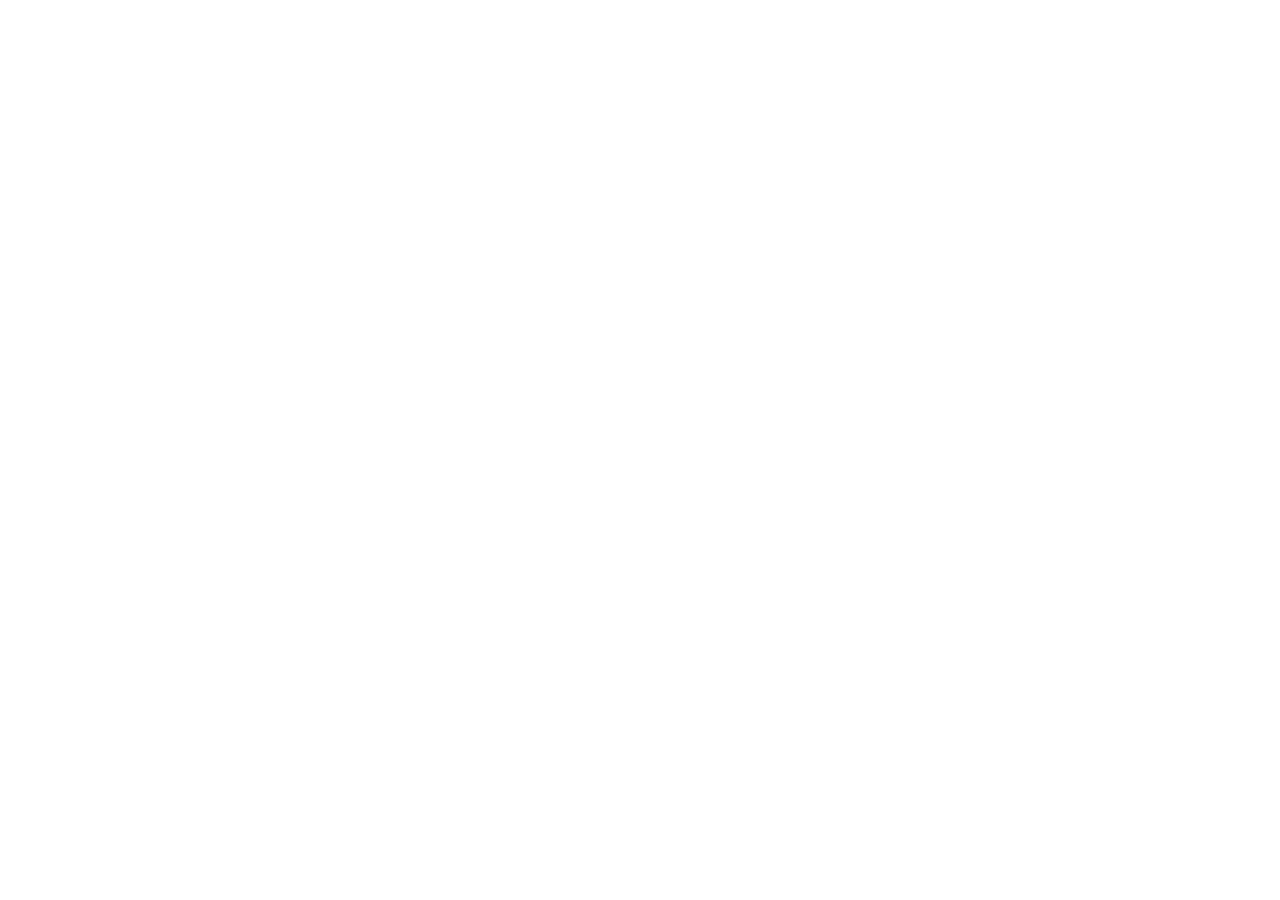
==== SotoBanjar-UTS-Kelompok5/admin/index.html @ fa36577e "membuat folder customer dan admin" ====
<!DOCTYPE html>
<html lang="en">
<head>
    <meta charset="UTF-8">
    <meta name="viewport" content="width=device-width, initial-scale=1.0">
    <title>Document</title>
    <link rel="stylesheet" href="style.css">
</head>
<body>
    
    <script src="script.js"></script>
</body>
</html>
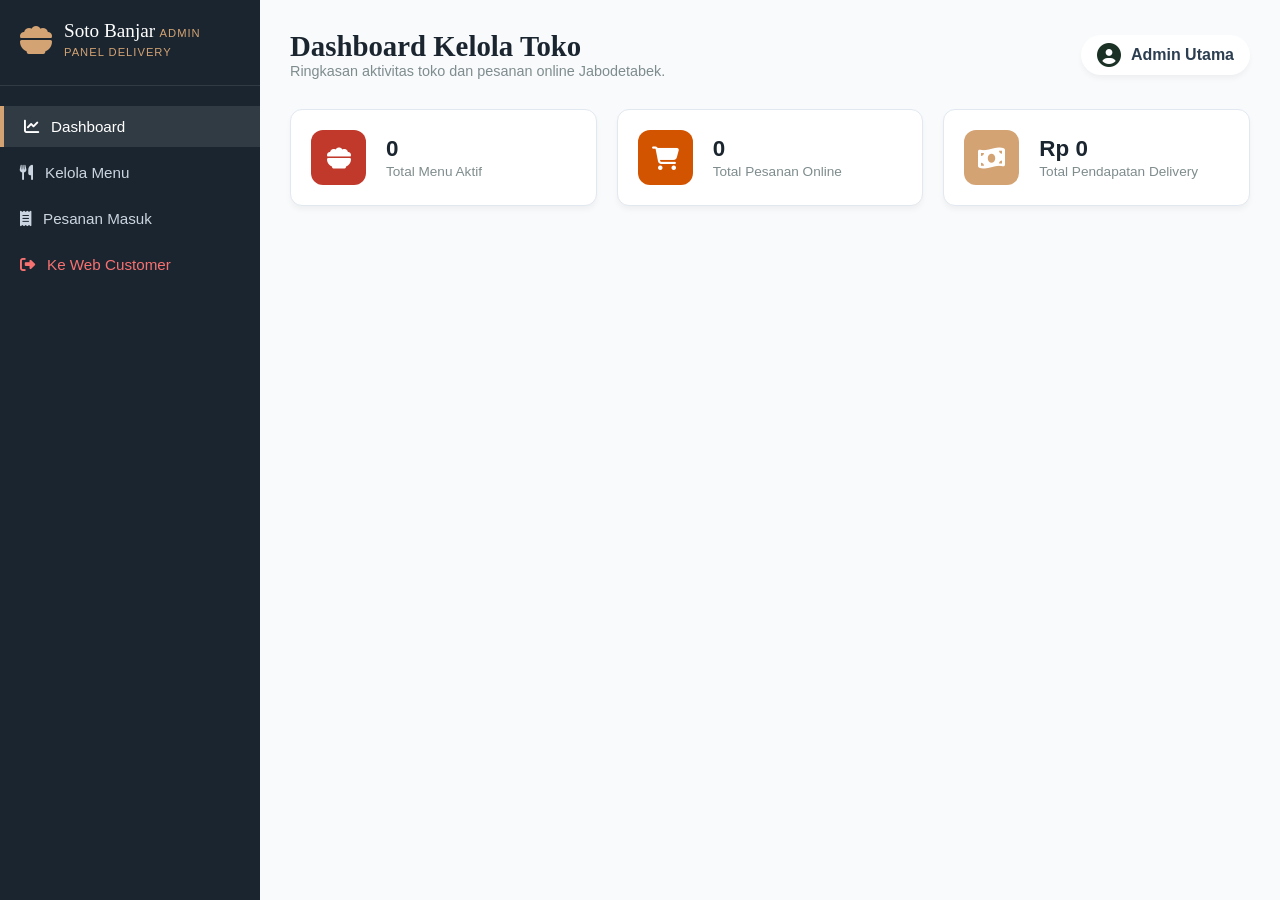
==== commit 61960b08: "feat: membuat tampilan dashboard admin, menu sidebar, dan tabel pesanan" ====
--- a/SotoBanjar-UTS-Kelompok5/admin/index.html
+++ b/SotoBanjar-UTS-Kelompok5/admin/index.html
@@ -1,13 +1,220 @@
 <!DOCTYPE html>
-<html lang="en">
+<html lang="id">
 <head>
     <meta charset="UTF-8">
     <meta name="viewport" content="width=device-width, initial-scale=1.0">
-    <title>Document</title>
+    <title>Admin Dashboard - Soto Banjar Selera Nusantara</title>
+    <link rel="preconnect" href="https://fonts.googleapis.com">
+    <link rel="preconnect" href="https://fonts.gstatic.com" crossorigin>
+    <link href="https://fonts.googleapis.com/css2?family=Plus+Jakarta+Sans:wght@400;500;600;700;800&family=Playfair+Display:ital,wght@0,600;0,800;1,600&display=swap" rel="stylesheet">
+    <link rel="stylesheet" href="https://cdnjs.cloudflare.com/ajax/libs/font-awesome/6.4.0/css/all.min.css">
     <link rel="stylesheet" href="style.css">
 </head>
 <body>
-    
+
+    <div class="admin-wrapper">
+        <!-- Sidebar Navigation -->
+        <aside class="sidebar">
+            <div class="brand-logo">
+                <i class="fa-solid fa-bowl-food logo-icon"></i>
+                <div class="brand-text">
+                    <span class="brand-name">Soto Banjar</span>
+                    <span class="brand-sub">Admin Panel Delivery</span>
+                </div>
+            </div>
+
+            <nav class="sidebar-menu">
+                <a href="javascript:void(0)" class="nav-item active" onclick="switchTab('dashboard', this)"><i class="fa-solid fa-chart-line"></i> Dashboard</a>
+                <a href="javascript:void(0)" class="nav-item" onclick="switchTab('kelola-menu', this)"><i class="fa-solid fa-utensils"></i> Kelola Menu</a>
+                <a href="javascript:void(0)" class="nav-item" onclick="switchTab('kelola-pesanan', this)"><i class="fa-solid fa-receipt"></i> Pesanan Masuk</a>
+                <a href="../customer/index.html" class="nav-item logout"><i class="fa-solid fa-right-from-bracket"></i> Ke Web Customer</a>
+            </nav>
+        </aside>
+
+        <!-- Main Area -->
+        <main class="main-content">
+            <!-- Header -->
+            <header class="admin-header">
+                <div class="header-title">
+                    <h2 id="page-title">Dashboard Kelola Toko</h2>
+                    <p id="page-sub">Ringkasan aktivitas toko dan pesanan online Jabodetabek.</p>
+                </div>
+                <div class="admin-profile">
+                    <i class="fa-solid fa-circle-user avatar"></i>
+                    <span>Admin Utama</span>
+                </div>
+            </header>
+
+            <!-- Dashboard -->
+            <section id="dashboard" class="tab-content active-tab">
+                <div class="stats-grid">
+                    <div class="stat-card">
+                        <div class="stat-icon bg-red"><i class="fa-solid fa-bowl-food"></i></div>
+                        <div class="stat-info">
+                            <span class="stat-value" id="total-menu-count">0</span>
+                            <span class="stat-label">Total Menu Aktif</span>
+                        </div>
+                    </div>
+
+                    <div class="stat-card">
+                        <div class="stat-icon bg-orange"><i class="fa-solid fa-cart-shopping"></i></div>
+                        <div class="stat-info">
+                            <span class="stat-value" id="total-orders-count">0</span>
+                            <span class="stat-label">Total Pesanan Online</span>
+                        </div>
+                    </div>
+
+                    <div class="stat-card">
+                        <div class="stat-icon bg-gold"><i class="fa-solid fa-money-bill-wave"></i></div>
+                        <div class="stat-info">
+                            <span class="stat-value" id="total-income-count">Rp 0</span>
+                            <span class="stat-label">Total Pendapatan Delivery</span>
+                        </div>
+                    </div>
+                </div>
+            </section>
+
+            <!-- Kelola Menu -->
+            <section id="kelola-menu" class="tab-content">
+                <div class="content-section">
+                    <div class="section-header">
+                        <h3><i class="fa-solid fa-list-check"></i> Kelola Daftar Menu</h3>
+                        <button class="btn btn-primary" onclick="toggleModal('add-menu-modal')">
+                            <i class="fa-solid fa-plus"></i> Tambah Menu Baru
+                        </button>
+                    </div>
+
+                    <div class="table-container">
+                        <table class="data-table">
+                            <thead>
+                                <tr>
+                                    <th>No</th>
+                                    <th>Foto</th>
+                                    <th>Nama Menu</th>
+                                    <th>Kategori</th>
+                                    <th>Harga (Rp)</th>
+                                    <th>Badge</th>
+                                    <th>Aksi</th>
+                                </tr>
+                            </thead>
+                            <tbody id="menu-table-body">
+                                <!-- Data menu dalam script.js -->
+                            </tbody>
+                        </table>
+                    </div>
+                </div>
+            </section>
+
+            <!-- Kelola Pesanan -->
+            <section id="kelola-pesanan" class="tab-content">
+                <div class="content-section">
+                    <div class="section-header">
+                        <h3><i class="fa-solid fa-motorcycle text-primary"></i> Pesanan Online Delivery (Jabodetabek)</h3>
+                        
+                        <!-- Filter Status Pesanan -->
+                        <div class="filter-group">
+                            <label for="order-filter"><i class="fa-solid fa-filter"></i> Filter Status:</label>
+                            <select id="order-filter" onchange="filterOrders()">
+                                <option value="Semua">Semua Status</option>
+                                <option value="Diproses">Diproses</option>
+                                <option value="Selesai">Selesai</option>
+                            </select>
+                        </div>
+                    </div>
+
+                    <div class="table-container">
+                        <table class="data-table">
+                            <thead>
+                                <tr>
+                                    <th>Waktu Masuk</th>
+                                    <th>ID Order</th>
+                                    <th>Penerima & Kontak</th>
+                                    <th>Alamat Pengiriman (Jabodetabek)</th>
+                                    <th>Rincian Menu (Qty)</th>
+                                    <th>Total Bayar</th>
+                                    <th>Pembayaran</th>
+                                    <th>Status</th>
+                                    <th>Aksi</th>
+                                </tr>
+                            </thead>
+                            <tbody id="order-table-body">
+                                <!-- Data pesanan dalam script.js dari localStorage -->
+                            </tbody>
+                        </table>
+                    </div>
+                </div>
+            </section>
+        </main>
+    </div>
+
+    <!-- Form Tambah / Edit Menu -->
+    <div class="modal-overlay" id="add-menu-modal">
+        <div class="modal-box">
+            <div class="modal-header">
+                <h3 id="modal-title">Tambah Menu Baru</h3>
+                <button class="close-btn" onclick="toggleModal('add-menu-modal')">&times;</button>
+            </div>
+            <form id="menu-form">
+                <input type="hidden" id="menu-id">
+                
+                <div class="form-group">
+                    <label for="menu-name">Nama Menu *</label>
+                    <input type="text" id="menu-name" placeholder="Contoh: Soto Banjar Spesial" required>
+                </div>
+
+                <div class="form-group">
+                    <label for="menu-image">URL Gambar Menu *</label>
+                    <input type="url" id="menu-image" placeholder="https://images.unsplash.com/..." required>
+                </div>
+
+                <div class="form-group">
+                    <label for="menu-category">Kategori Menu *</label>
+                    <select id="menu-category" required>
+                        <option value="soto">Soto & Sup</option>
+                        <option value="sampingan">Sate & Sampingan</option>
+                        <option value="minuman">Minuman Segar</option>
+                    </select>
+                </div>
+
+                <div class="form-group">
+                    <label for="menu-price">Harga (Rp) *</label>
+                    <input type="number" id="menu-price" placeholder="35000" min="0" required>
+                </div>
+
+                <div class="form-group">
+                    <label for="menu-badge">Badge Label (Opsional)</label>
+                    <input type="text" id="menu-badge" placeholder="Contoh: Terlaris / Populer">
+                </div>
+
+                <div class="form-group">
+                    <label for="menu-desc">Deskripsi Singkat</label>
+                    <input type="text" id="menu-desc" placeholder="Contoh: Disajikan lengkap dengan ketupat dan perkedel">
+                </div>
+
+                <div class="modal-actions">
+                    <button type="button" class="btn btn-outline" onclick="toggleModal('add-menu-modal')">Batal</button>
+                    <button type="submit" class="btn btn-primary">Simpan Menu</button>
+                </div>
+            </form>
+        </div>
+    </div>
+
+    <!-- Konfirmasi Selesai Pesanan -->
+    <div class="modal-overlay" id="confirm-order-modal">
+        <div class="modal-box text-center">
+            <div class="confirm-icon">
+                <i class="fa-solid fa-circle-question"></i>
+            </div>
+            <h3>Konfirmasi Pengantaran</h3>
+            <p>Tandai pesanan <strong id="confirm-order-id">ORD-000</strong> sebagai sudah selesai diantar?</p>
+            
+            <div class="modal-actions-center">
+                <button type="button" class="btn btn-outline" onclick="closeConfirmModal()">Batal</button>
+                <button type="button" class="btn btn-primary" id="btn-confirm-submit">Ya, Selesaikan</button>
+            </div>
+        </div>
+    </div>
+
     <script src="script.js"></script>
 </body>
 </html>
--- a/SotoBanjar-UTS-Kelompok5/admin/style.css
+++ b/SotoBanjar-UTS-Kelompok5/admin/style.css
@@ -0,0 +1,449 @@
+:root {
+    --primary-color: #1B3125;
+    --primary-hover: #2A4736;
+    --secondary-color: #d35400;
+    --gold-color: #D4A373;
+    --dark-color: #1a252f;
+    --light-bg: #f8fafc;
+    --card-bg: #ffffff;
+    --text-main: #2c3e50;
+    --text-muted: #7f8c8d;
+    --border-color: #e2e8f0;
+    --shadow-sm: 0 4px 6px -1px rgba(0, 0, 0, 0.05);
+    --font-heading: 'Playfair Display', serif;
+    --font-body: 'Plus Jakarta Sans', sans-serif;
+}
+
+* {
+    margin: 0;
+    padding: 0;
+    box-sizing: border-box;
+}
+
+body {
+    font-family: var(--font-body);
+    background-color: var(--light-bg);
+    color: var(--text-main);
+}
+
+.admin-wrapper {
+    display: flex;
+    min-height: 100vh;
+}
+
+/* Sidebar Navigation */
+.sidebar {
+    width: 260px;
+    background-color: var(--dark-color);
+    color: #ffffff;
+    padding: 20px 0;
+    display: flex;
+    flex-direction: column;
+}
+
+.sidebar .brand-logo {
+    display: flex;
+    align-items: center;
+    gap: 12px;
+    padding: 0 20px 25px 20px;
+    border-bottom: 1px solid rgba(255, 255, 255, 0.1);
+}
+
+.sidebar .logo-icon {
+    font-size: 2rem;
+    color: var(--gold-color);
+}
+
+.sidebar .brand-name {
+    font-family: var(--font-heading);
+    font-size: 1.2rem;
+    color: #ffffff;
+}
+
+.sidebar .brand-sub {
+    font-size: 0.7rem;
+    color: var(--gold-color);
+    letter-spacing: 1px;
+    text-transform: uppercase;
+}
+
+.sidebar-menu {
+    margin-top: 20px;
+    display: flex;
+    flex-direction: column;
+    gap: 5px;
+}
+
+.nav-item {
+    padding: 12px 20px;
+    color: #cbd5e1;
+    text-decoration: none;
+    font-size: 0.95rem;
+    font-weight: 500;
+    display: flex;
+    align-items: center;
+    gap: 12px;
+    transition: all 0.3s ease;
+}
+
+.nav-item:hover, .nav-item.active {
+    background-color: rgba(255, 255, 255, 0.1);
+    color: #ffffff;
+    border-left: 4px solid var(--gold-color);
+}
+
+.nav-item.logout {
+    margin-top: auto;
+    color: #f87171;
+}
+
+.nav-item.logout:hover {
+    background-color: rgba(239, 68, 68, 0.1);
+}
+
+/* Main Area */
+.main-content {
+    flex: 1;
+    padding: 30px;
+    overflow-y: auto;
+}
+
+.admin-header {
+    display: flex;
+    justify-content: space-between;
+    align-items: center;
+    margin-bottom: 30px;
+}
+
+.header-title h2 {
+    font-family: var(--font-heading);
+    font-size: 1.8rem;
+    color: var(--dark-color);
+}
+
+.header-title p {
+    color: var(--text-muted);
+    font-size: 0.9rem;
+}
+
+.admin-profile {
+    display: flex;
+    align-items: center;
+    gap: 10px;
+    font-weight: 600;
+    background: #ffffff;
+    padding: 8px 16px;
+    border-radius: 20px;
+    box-shadow: var(--shadow-sm);
+}
+
+.admin-profile .avatar {
+    font-size: 1.5rem;
+    color: var(--primary-color);
+}
+
+/* Stats Metric */
+.stats-grid {
+    display: grid;
+    grid-template-columns: repeat(auto-fit, minmax(220px, 1fr));
+    gap: 20px;
+    margin-bottom: 35px;
+}
+
+.stat-card {
+    background: var(--card-bg);
+    padding: 20px;
+    border-radius: 12px;
+    display: flex;
+    align-items: center;
+    gap: 20px;
+    box-shadow: var(--shadow-sm);
+    border: 1px solid var(--border-color);
+}
+
+.stat-icon {
+    width: 55px;
+    height: 55px;
+    border-radius: 12px;
+    display: flex;
+    align-items: center;
+    justify-content: center;
+    font-size: 1.5rem;
+    color: #ffffff;
+}
+
+.bg-red { background-color: #c0392b; }
+.bg-orange { background-color: var(--secondary-color); }
+.bg-gold { background-color: var(--gold-color); }
+
+.stat-value {
+    display: block;
+    font-size: 1.4rem;
+    font-weight: 800;
+    color: var(--dark-color);
+}
+
+.stat-label {
+    font-size: 0.85rem;
+    color: var(--text-muted);
+}
+
+/* Table */
+.content-section {
+    background: var(--card-bg);
+    border-radius: 12px;
+    padding: 25px;
+    box-shadow: var(--shadow-sm);
+    border: 1px solid var(--border-color);
+    margin-bottom: 30px;
+}
+
+.section-header {
+    display: flex;
+    justify-content: space-between;
+    align-items: center;
+    margin-bottom: 20px;
+}
+
+.section-header h3 {
+    font-size: 1.2rem;
+    color: var(--dark-color);
+    display: flex;
+    align-items: center;
+    gap: 8px;
+}
+
+.table-container {
+    overflow-x: auto;
+}
+
+.data-table {
+    width: 100%;
+    border-collapse: collapse;
+    text-align: left;
+}
+
+.data-table th, .data-table td {
+    padding: 12px 14px;
+    border-bottom: 1px solid var(--border-color);
+    font-size: 0.88rem;
+    vertical-align: top;
+}
+
+.data-table th {
+    background-color: var(--light-bg);
+    color: var(--text-muted);
+    font-weight: 600;
+}
+
+/* Status Badges */
+.badge {
+    padding: 4px 10px;
+    border-radius: 20px;
+    font-size: 0.78rem;
+    font-weight: 600;
+    display: inline-block;
+}
+
+.badge-success { background: #dcfce7; color: #166534; }
+.badge-danger { background: #fee2e2; color: #991b1b; }
+.badge-warning { background: #fef3c7; color: #92400e; }
+.badge-info { background: #e0f2fe; color: #0369a1; }
+.badge-payment { background: #f1f5f9; color: #334155; border: 1px solid #cbd5e1; }
+
+/* Buttons */
+.btn {
+    padding: 8px 16px;
+    border-radius: 6px;
+    font-weight: 600;
+    border: none;
+    cursor: pointer;
+    font-size: 0.85rem;
+    display: inline-flex;
+    align-items: center;
+    gap: 6px;
+    transition: background 0.3s ease;
+}
+
+.btn-primary { background-color: var(--primary-color); color: #ffffff; }
+.btn-primary:hover { background-color: var(--primary-hover); }
+
+.btn-outline { background: transparent; border: 1px solid var(--border-color); color: var(--text-main); }
+.btn-outline:hover { background: var(--light-bg); }
+
+.btn-sm { padding: 5px 10px; font-size: 0.78rem; }
+.btn-edit { background: #e0f2fe; color: #0369a1; }
+.btn-delete { background: #fee2e2; color: #991b1b; }
+
+/* Pop-up */
+.modal-overlay {
+    position: fixed;
+    top: 0; left: 0; width: 100%; height: 100%;
+    background: rgba(0, 0, 0, 0.5);
+    display: none;
+    align-items: center;
+    justify-content: center;
+    z-index: 2000;
+}
+
+.modal-overlay.active { display: flex; }
+
+.modal-box {
+    background: #ffffff;
+    width: 100%;
+    max-width: 480px;
+    border-radius: 12px;
+    padding: 25px;
+}
+
+.modal-header {
+    display: flex;
+    justify-content: space-between;
+    align-items: center;
+    margin-bottom: 20px;
+}
+
+.close-btn {
+    background: none;
+    border: none;
+    font-size: 1.5rem;
+    cursor: pointer;
+    color: var(--text-muted);
+}
+
+.form-group {
+    margin-bottom: 15px;
+}
+
+.form-group label {
+    display: block;
+    font-size: 0.85rem;
+    font-weight: 600;
+    margin-bottom: 5px;
+}
+
+.form-group input, .form-group select {
+    width: 100%;
+    padding: 9px 12px;
+    border: 1px solid var(--border-color);
+    border-radius: 6px;
+    font-size: 0.9rem;
+    outline: none;
+}
+
+.modal-actions {
+    display: flex;
+    justify-content: flex-end;
+    gap: 10px;
+    margin-top: 20px;
+}
+
+/* Toggle */
+.tab-content { display: none; }
+.tab-content.active-tab { display: block; }
+
+.menu-thumb {
+    width: 45px;
+    height: 45px;
+    object-fit: cover;
+    border-radius: 8px;
+    box-shadow: 0 2px 4px rgba(0,0,0,0.1);
+}
+
+.timestamp-badge {
+    font-size: 0.82rem;
+    color: var(--text-muted);
+    font-weight: 600;
+    display: inline-flex;
+    align-items: center;
+    gap: 4px;
+}
+
+.filter-group {
+    display: flex;
+    align-items: center;
+    gap: 8px;
+    font-size: 0.88rem;
+    font-weight: 600;
+    color: var(--text-main);
+}
+
+.filter-group select {
+    padding: 6px 12px;
+    border: 1px solid var(--border-color);
+    border-radius: 6px;
+    font-family: var(--font-body);
+    font-size: 0.85rem;
+    outline: none;
+    cursor: pointer;
+}
+
+/* Detail Alamat Penerima */
+.order-items-list {
+    list-style: none;
+    padding: 0;
+    margin: 0;
+}
+
+.order-items-list li {
+    font-size: 0.85rem;
+    margin-bottom: 4px;
+    display: flex;
+    align-items: center;
+    gap: 6px;
+}
+
+.qty-badge {
+    background: #e2e8f0;
+    color: var(--dark-color);
+    font-size: 0.72rem;
+    font-weight: 700;
+    padding: 2px 6px;
+    border-radius: 4px;
+}
+
+.cust-address-box {
+    max-width: 250px;
+}
+
+.badge-city {
+    display: inline-block;
+    background-color: rgba(212, 163, 115, 0.25);
+    color: #8c5d28;
+    font-size: 0.75rem;
+    font-weight: 700;
+    padding: 2px 6px;
+    border-radius: 4px;
+    margin-bottom: 4px;
+}
+
+.full-addr {
+    font-size: 0.82rem;
+    line-height: 1.3;
+}
+
+.note-driver {
+    font-size: 0.75rem;
+    color: #e67e22;
+    margin-top: 3px;
+}
+
+.text-center { text-align: center; }
+
+.confirm-icon {
+    font-size: 3.5rem;
+    color: var(--gold-color);
+    margin-bottom: 15px;
+}
+
+.modal-actions-center {
+    display: flex;
+    justify-content: center;
+    gap: 12px;
+}
+
+@media (max-width: 768px) {
+    .admin-wrapper { flex-direction: column; }
+    .sidebar { width: 100%; }
+    .main-content { padding: 15px; }
+}
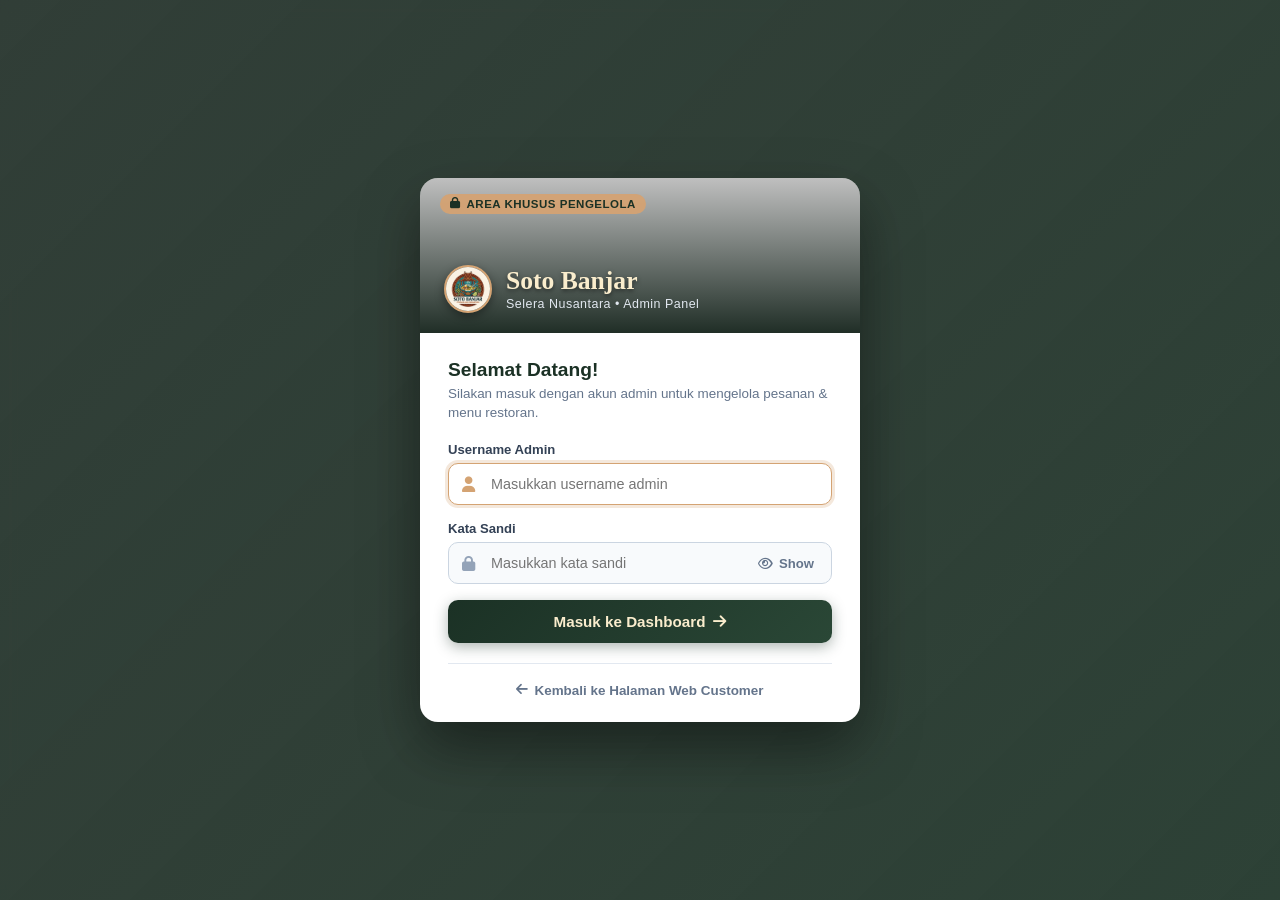
==== commit ba0ab6b9: "feat(admin): initialisasi dashboard, show/hide toggle, dan login history" ====
--- a/SotoBanjar-UTS-Kelompok5/admin/index.html
+++ b/SotoBanjar-UTS-Kelompok5/admin/index.html
@@ -4,6 +4,7 @@
     <meta charset="UTF-8">
     <meta name="viewport" content="width=device-width, initial-scale=1.0">
     <title>Admin Dashboard - Soto Banjar Selera Nusantara</title>
+    <link rel="icon" type="image/jpeg" href="../assets/logo.jpeg">
     <link rel="preconnect" href="https://fonts.googleapis.com">
     <link rel="preconnect" href="https://fonts.gstatic.com" crossorigin>
     <link href="https://fonts.googleapis.com/css2?family=Plus+Jakarta+Sans:wght@400;500;600;700;800&family=Playfair+Display:ital,wght@0,600;0,800;1,600&display=swap" rel="stylesheet">
@@ -12,11 +13,73 @@
 </head>
 <body>
 
-    <div class="admin-wrapper">
-        <!-- Sidebar Navigation -->
+    <!-- Login Khusus Admin -->
+    <div id="admin-login-lock" class="admin-login-overlay">
+        <div class="admin-login-card">
+            <div class="login-header-banner">
+                <span class="banner-badge">
+                    <i class="fa-solid fa-lock"></i> Area Khusus Pengelola
+                </span>
+                <div class="login-brand-wrapper">
+                    <img src="../assets/logo.jpeg" alt="Logo Soto Banjar" class="admin-login-logo">
+                    <div class="login-brand-text">
+                        <h3 class="banner-title">Soto Banjar</h3>
+                        <p class="banner-subtitle">Selera Nusantara • Admin Panel</p>
+                    </div>
+                </div>
+            </div>
+
+            <div class="login-card-body">
+                <div class="login-greeting">
+                    <h4>Selamat Datang!</h4>
+                    <p>Silakan masuk dengan akun admin untuk mengelola pesanan & menu restoran.</p>
+                </div>
+                
+                <form id="admin-login-form">
+                    <div class="login-form-group">
+                        <label for="admin-user">Username Admin</label>
+                        <div class="input-wrapper">
+                            <i class="fa-solid fa-user input-icon-left"></i>
+                            <input type="text" id="admin-user" class="login-input" placeholder="Masukkan username admin" required autofocus>
+                        </div>
+                    </div>
+
+                    <div class="login-form-group">
+                        <label for="admin-pass">Kata Sandi</label>
+                        <div class="input-wrapper">
+                            <i class="fa-solid fa-lock input-icon-left"></i>
+                            <input type="password" id="admin-pass" class="login-input" placeholder="Masukkan kata sandi" required>
+                            <button type="button" class="btn-toggle-pw-admin" onclick="toggleAdminPasswordVisibility()" title="Show / Hide Password">
+                                <i class="fa-regular fa-eye" id="eye-icon-admin"></i>
+                                <span id="eye-text-admin">Show</span>
+                            </button>
+                        </div>
+                    </div>
+
+                    <div id="admin-login-error" class="login-error-alert d-none">
+                        <i class="fa-solid fa-circle-exclamation"></i> Username atau kata sandi admin salah!
+                    </div>
+
+                    <button type="submit" class="btn-login-submit">
+                        <span>Masuk ke Dashboard</span>
+                        <i class="fa-solid fa-arrow-right"></i>
+                    </button>
+                </form>
+
+                <div class="login-footer">
+                    <a href="../customer/index.html" class="link-back-customer">
+                        <i class="fa-solid fa-arrow-left"></i> Kembali ke Halaman Web Customer
+                    </a>
+                </div>
+            </div>
+        </div>
+    </div>
+
+    <!-- Main Admin -->
+    <div class="admin-wrapper d-none" id="admin-main-wrapper">
         <aside class="sidebar">
             <div class="brand-logo">
-                <i class="fa-solid fa-bowl-food logo-icon"></i>
+                <img src="../assets/logo.jpeg" alt="Logo Soto Banjar" class="sidebar-logo-img">
                 <div class="brand-text">
                     <span class="brand-name">Soto Banjar</span>
                     <span class="brand-sub">Admin Panel Delivery</span>
@@ -25,15 +88,12 @@
 
             <nav class="sidebar-menu">
                 <a href="javascript:void(0)" class="nav-item active" onclick="switchTab('dashboard', this)"><i class="fa-solid fa-chart-line"></i> Dashboard</a>
-                <a href="javascript:void(0)" class="nav-item" onclick="switchTab('kelola-menu', this)"><i class="fa-solid fa-utensils"></i> Kelola Menu</a>
-                <a href="javascript:void(0)" class="nav-item" onclick="switchTab('kelola-pesanan', this)"><i class="fa-solid fa-receipt"></i> Pesanan Masuk</a>
-                <a href="../customer/index.html" class="nav-item logout"><i class="fa-solid fa-right-from-bracket"></i> Ke Web Customer</a>
+                <a href="javascript:void(0)" class="nav-item" onclick="switchTab('riwayat-login', this)"><i class="fa-solid fa-clock-rotate-left"></i> Riwayat Login</a>
+                <a href="javascript:void(0)" class="nav-item logout" onclick="logoutAdmin()"><i class="fa-solid fa-right-from-bracket"></i> Keluar Admin</a>
             </nav>
         </aside>
 
-        <!-- Main Area -->
         <main class="main-content">
-            <!-- Header -->
             <header class="admin-header">
                 <div class="header-title">
                     <h2 id="page-title">Dashboard Kelola Toko</h2>
@@ -41,13 +101,24 @@
                 </div>
                 <div class="admin-profile">
                     <i class="fa-solid fa-circle-user avatar"></i>
-                    <span>Admin Utama</span>
+                    <span id="admin-name-display">Admin Utama</span>
                 </div>
             </header>
 
             <!-- Dashboard -->
             <section id="dashboard" class="tab-content active-tab">
-                <div class="stats-grid">
+                <div class="kotak-atas mb-4">
+                    <div class="teks-atas">
+                        <h3>Selamat Datang, Admin Dapur!</h3>
+                        <p>Dapur Soto Banjar Selera Nusantara siap melayani pesanan delivery online wilayah Jabodetabek.</p>
+                        <div class="d-flex align-items-center gap-3 mt-2 flex-wrap">
+                            <span class="label-buka"><i class="fa-solid fa-circle text-success"></i> Dapur Delivery Buka</span>
+                            <span class="jam-toko"><i class="fa-regular fa-clock me-1"></i> Jam Layanan: 08.00 - 21.00 WIB</span>
+                        </div>
+                    </div>
+                </div>
+
+                <div class="stats-grid mb-4">
                     <div class="stat-card">
                         <div class="stat-icon bg-red"><i class="fa-solid fa-bowl-food"></i></div>
                         <div class="stat-info">
@@ -68,78 +139,32 @@
                         <div class="stat-icon bg-gold"><i class="fa-solid fa-money-bill-wave"></i></div>
                         <div class="stat-info">
                             <span class="stat-value" id="total-income-count">Rp 0</span>
-                            <span class="stat-label">Total Pendapatan Delivery</span>
+                            <span class="stat-label">Total Omset Delivery</span>
                         </div>
                     </div>
                 </div>
             </section>
 
-            <!-- Kelola Menu -->
-            <section id="kelola-menu" class="tab-content">
-                <div class="content-section">
+            <!-- Riwayat Login -->
+            <section id="riwayat-login" class="tab-content">
+                <div class="content-section p-4">
                     <div class="section-header">
-                        <h3><i class="fa-solid fa-list-check"></i> Kelola Daftar Menu</h3>
-                        <button class="btn btn-primary" onclick="toggleModal('add-menu-modal')">
-                            <i class="fa-solid fa-plus"></i> Tambah Menu Baru
-                        </button>
+                        <h3><i class="fa-solid fa-clock-rotate-left text-primary"></i> Riwayat Login Pengguna & Admin</h3>
+                        <button class="btn btn-sm btn-delete" onclick="clearLoginHistory()"><i class="fa-solid fa-trash"></i> Bersihkan Log</button>
                     </div>
-
                     <div class="table-container">
                         <table class="data-table">
                             <thead>
                                 <tr>
-                                    <th>No</th>
-                                    <th>Foto</th>
-                                    <th>Nama Menu</th>
-                                    <th>Kategori</th>
-                                    <th>Harga (Rp)</th>
-                                    <th>Badge</th>
-                                    <th>Aksi</th>
+                                    <th>ID Log</th>
+                                    <th>Waktu Masuk</th>
+                                    <th>Nama / Akun</th>
+                                    <th>Peran (Role)</th>
+                                    <th>Status Login</th>
+                                    <th>Perangkat / IP</th>
                                 </tr>
                             </thead>
-                            <tbody id="menu-table-body">
-                                <!-- Data menu dalam script.js -->
-                            </tbody>
-                        </table>
-                    </div>
-                </div>
-            </section>
-
-            <!-- Kelola Pesanan -->
-            <section id="kelola-pesanan" class="tab-content">
-                <div class="content-section">
-                    <div class="section-header">
-                        <h3><i class="fa-solid fa-motorcycle text-primary"></i> Pesanan Online Delivery (Jabodetabek)</h3>
-                        
-                        <!-- Filter Status Pesanan -->
-                        <div class="filter-group">
-                            <label for="order-filter"><i class="fa-solid fa-filter"></i> Filter Status:</label>
-                            <select id="order-filter" onchange="filterOrders()">
-                                <option value="Semua">Semua Status</option>
-                                <option value="Diproses">Diproses</option>
-                                <option value="Selesai">Selesai</option>
-                            </select>
-                        </div>
-                    </div>
-
-                    <div class="table-container">
-                        <table class="data-table">
-                            <thead>
-                                <tr>
-                                    <th>Waktu Masuk</th>
-                                    <th>ID Order</th>
-                                    <th>Penerima & Kontak</th>
-                                    <th>Alamat Pengiriman (Jabodetabek)</th>
-                                    <th>Rincian Menu (Qty)</th>
-                                    <th>Total Bayar</th>
-                                    <th>Pembayaran</th>
-                                    <th>Status</th>
-                                    <th>Aksi</th>
-                                </tr>
-                            </thead>
-                            <tbody id="order-table-body">
-                                <!-- Data pesanan dalam script.js dari localStorage -->
-                            </tbody>
+                            <tbody id="login-history-table-body"></tbody>
                         </table>
                     </div>
                 </div>
@@ -147,74 +172,6 @@
         </main>
     </div>
 
-    <!-- Form Tambah / Edit Menu -->
-    <div class="modal-overlay" id="add-menu-modal">
-        <div class="modal-box">
-            <div class="modal-header">
-                <h3 id="modal-title">Tambah Menu Baru</h3>
-                <button class="close-btn" onclick="toggleModal('add-menu-modal')">&times;</button>
-            </div>
-            <form id="menu-form">
-                <input type="hidden" id="menu-id">
-                
-                <div class="form-group">
-                    <label for="menu-name">Nama Menu *</label>
-                    <input type="text" id="menu-name" placeholder="Contoh: Soto Banjar Spesial" required>
-                </div>
-
-                <div class="form-group">
-                    <label for="menu-image">URL Gambar Menu *</label>
-                    <input type="url" id="menu-image" placeholder="https://images.unsplash.com/..." required>
-                </div>
-
-                <div class="form-group">
-                    <label for="menu-category">Kategori Menu *</label>
-                    <select id="menu-category" required>
-                        <option value="soto">Soto & Sup</option>
-                        <option value="sampingan">Sate & Sampingan</option>
-                        <option value="minuman">Minuman Segar</option>
-                    </select>
-                </div>
-
-                <div class="form-group">
-                    <label for="menu-price">Harga (Rp) *</label>
-                    <input type="number" id="menu-price" placeholder="35000" min="0" required>
-                </div>
-
-                <div class="form-group">
-                    <label for="menu-badge">Badge Label (Opsional)</label>
-                    <input type="text" id="menu-badge" placeholder="Contoh: Terlaris / Populer">
-                </div>
-
-                <div class="form-group">
-                    <label for="menu-desc">Deskripsi Singkat</label>
-                    <input type="text" id="menu-desc" placeholder="Contoh: Disajikan lengkap dengan ketupat dan perkedel">
-                </div>
-
-                <div class="modal-actions">
-                    <button type="button" class="btn btn-outline" onclick="toggleModal('add-menu-modal')">Batal</button>
-                    <button type="submit" class="btn btn-primary">Simpan Menu</button>
-                </div>
-            </form>
-        </div>
-    </div>
-
-    <!-- Konfirmasi Selesai Pesanan -->
-    <div class="modal-overlay" id="confirm-order-modal">
-        <div class="modal-box text-center">
-            <div class="confirm-icon">
-                <i class="fa-solid fa-circle-question"></i>
-            </div>
-            <h3>Konfirmasi Pengantaran</h3>
-            <p>Tandai pesanan <strong id="confirm-order-id">ORD-000</strong> sebagai sudah selesai diantar?</p>
-            
-            <div class="modal-actions-center">
-                <button type="button" class="btn btn-outline" onclick="closeConfirmModal()">Batal</button>
-                <button type="button" class="btn btn-primary" id="btn-confirm-submit">Ya, Selesaikan</button>
-            </div>
-        </div>
-    </div>
-
     <script src="script.js"></script>
 </body>
 </html>
--- a/SotoBanjar-UTS-Kelompok5/admin/style.css
+++ b/SotoBanjar-UTS-Kelompok5/admin/style.css
@@ -9,7 +9,7 @@
     --text-main: #2c3e50;
     --text-muted: #7f8c8d;
     --border-color: #e2e8f0;
-    --shadow-sm: 0 4px 6px -1px rgba(0, 0, 0, 0.05);
+    --shadow-sm: 0 6px 16px rgba(0, 0, 0, 0.04);
     --font-heading: 'Playfair Display', serif;
     --font-body: 'Plus Jakarta Sans', sans-serif;
 }
@@ -29,60 +29,66 @@
 .admin-wrapper {
     display: flex;
     min-height: 100vh;
-}
-
-/* Sidebar Navigation */
+    width: 100%;
+}
+
 .sidebar {
-    width: 260px;
+    width: 270px;
     background-color: var(--dark-color);
     color: #ffffff;
-    padding: 20px 0;
+    padding: 28px 0;
     display: flex;
     flex-direction: column;
+    flex-shrink: 0;
 }
 
 .sidebar .brand-logo {
     display: flex;
     align-items: center;
-    gap: 12px;
-    padding: 0 20px 25px 20px;
+    gap: 14px;
+    padding: 0 24px 28px 24px;
     border-bottom: 1px solid rgba(255, 255, 255, 0.1);
 }
 
-.sidebar .logo-icon {
-    font-size: 2rem;
-    color: var(--gold-color);
+.sidebar-logo-img {
+    width: 44px;
+    height: 44px;
+    border-radius: 50%;
+    object-fit: cover;
+    border: 2px solid var(--gold-color);
+    box-shadow: 0 2px 8px rgba(0, 0, 0, 0.3);
+    flex-shrink: 0;
 }
 
 .sidebar .brand-name {
     font-family: var(--font-heading);
-    font-size: 1.2rem;
+    font-size: 1.25rem;
     color: #ffffff;
 }
 
 .sidebar .brand-sub {
-    font-size: 0.7rem;
+    font-size: 0.72rem;
     color: var(--gold-color);
     letter-spacing: 1px;
     text-transform: uppercase;
 }
 
 .sidebar-menu {
-    margin-top: 20px;
+    margin-top: 26px;
     display: flex;
     flex-direction: column;
-    gap: 5px;
+    gap: 8px;
 }
 
 .nav-item {
-    padding: 12px 20px;
+    padding: 14px 24px;
     color: #cbd5e1;
     text-decoration: none;
     font-size: 0.95rem;
     font-weight: 500;
     display: flex;
     align-items: center;
-    gap: 12px;
+    gap: 14px;
     transition: all 0.3s ease;
 }
 
@@ -101,10 +107,11 @@
     background-color: rgba(239, 68, 68, 0.1);
 }
 
-/* Main Area */
 .main-content {
     flex: 1;
-    padding: 30px;
+    padding: 38px 48px;
+    max-width: 1550px;
+    width: 100%;
     overflow-y: auto;
 }
 
@@ -112,18 +119,19 @@
     display: flex;
     justify-content: space-between;
     align-items: center;
-    margin-bottom: 30px;
+    margin-bottom: 34px;
 }
 
 .header-title h2 {
     font-family: var(--font-heading);
-    font-size: 1.8rem;
+    font-size: 1.95rem;
     color: var(--dark-color);
 }
 
 .header-title p {
     color: var(--text-muted);
-    font-size: 0.9rem;
+    font-size: 0.92rem;
+    margin-top: 2px;
 }
 
 .admin-profile {
@@ -132,9 +140,10 @@
     gap: 10px;
     font-weight: 600;
     background: #ffffff;
-    padding: 8px 16px;
+    padding: 9px 18px;
     border-radius: 20px;
     box-shadow: var(--shadow-sm);
+    border: 1px solid var(--border-color);
 }
 
 .admin-profile .avatar {
@@ -142,33 +151,76 @@
     color: var(--primary-color);
 }
 
-/* Stats Metric */
+.kotak-atas {
+    background: linear-gradient(135deg, #1B3125 0%, #2A4736 100%);
+    color: #ffffff;
+    padding: 30px 36px;
+    border-radius: 18px;
+    display: flex;
+    justify-content: space-between;
+    align-items: center;
+    box-shadow: var(--shadow-sm);
+    flex-wrap: wrap;
+    gap: 24px;
+    margin-bottom: 32px !important;
+}
+
+.teks-atas h3 {
+    font-size: 1.5rem;
+    font-weight: 700;
+    margin-bottom: 8px;
+    color: #FAEDCD;
+}
+
+.teks-atas p {
+    font-size: 0.92rem;
+    color: #cbd5e1;
+    margin-bottom: 0;
+}
+
+.label-buka {
+    background-color: rgba(255, 255, 255, 0.14);
+    padding: 5px 14px;
+    border-radius: 20px;
+    font-size: 0.8rem;
+    font-weight: 600;
+    display: inline-flex;
+    align-items: center;
+    gap: 6px;
+}
+
+.jam-toko {
+    font-size: 0.84rem;
+    color: #D4A373;
+    font-weight: 600;
+}
+
 .stats-grid {
     display: grid;
-    grid-template-columns: repeat(auto-fit, minmax(220px, 1fr));
-    gap: 20px;
-    margin-bottom: 35px;
+    grid-template-columns: repeat(auto-fit, minmax(260px, 1fr));
+    gap: 28px;
+    margin-bottom: 32px !important;
 }
 
 .stat-card {
     background: var(--card-bg);
-    padding: 20px;
-    border-radius: 12px;
-    display: flex;
-    align-items: center;
-    gap: 20px;
+    padding: 26px 30px;
+    border-radius: 16px;
+    display: flex;
+    align-items: center;
+    gap: 22px;
     box-shadow: var(--shadow-sm);
     border: 1px solid var(--border-color);
 }
 
 .stat-icon {
-    width: 55px;
-    height: 55px;
-    border-radius: 12px;
+    width: 62px;
+    height: 62px;
+    border-radius: 14px;
     display: flex;
     align-items: center;
     justify-content: center;
-    font-size: 1.5rem;
+    font-size: 1.65rem;
     color: #ffffff;
 }
 
@@ -178,35 +230,34 @@
 
 .stat-value {
     display: block;
-    font-size: 1.4rem;
+    font-size: 1.6rem;
     font-weight: 800;
     color: var(--dark-color);
 }
 
 .stat-label {
-    font-size: 0.85rem;
+    font-size: 0.9rem;
     color: var(--text-muted);
 }
 
-/* Table */
 .content-section {
     background: var(--card-bg);
-    border-radius: 12px;
-    padding: 25px;
+    border-radius: 16px;
+    padding: 30px 36px;
     box-shadow: var(--shadow-sm);
     border: 1px solid var(--border-color);
-    margin-bottom: 30px;
+    margin-bottom: 34px;
 }
 
 .section-header {
     display: flex;
     justify-content: space-between;
     align-items: center;
-    margin-bottom: 20px;
+    margin-bottom: 24px;
 }
 
 .section-header h3 {
-    font-size: 1.2rem;
+    font-size: 1.28rem;
     color: var(--dark-color);
     display: flex;
     align-items: center;
@@ -215,6 +266,7 @@
 
 .table-container {
     overflow-x: auto;
+    width: 100%;
 }
 
 .data-table {
@@ -224,226 +276,309 @@
 }
 
 .data-table th, .data-table td {
-    padding: 12px 14px;
+    padding: 14px 18px;
     border-bottom: 1px solid var(--border-color);
-    font-size: 0.88rem;
+    font-size: 0.9rem;
     vertical-align: top;
 }
 
 .data-table th {
     background-color: var(--light-bg);
     color: var(--text-muted);
-    font-weight: 600;
-}
-
-/* Status Badges */
+    font-weight: 700;
+}
+
 .badge {
+    padding: 5px 12px;
+    border-radius: 20px;
+    font-size: 0.78rem;
+    font-weight: 600;
+    display: inline-block;
+}
+
+.bg-danger { background-color: #fee2e2 !important; color: #991b1b !important; }
+.bg-info { background-color: #e0f2fe !important; color: #0369a1 !important; }
+.bg-success { background-color: #dcfce7 !important; color: #166534 !important; }
+.bg-warning { background-color: #fef3c7 !important; color: #92400e !important; }
+
+.btn {
+    padding: 9px 18px;
+    border-radius: 8px;
+    font-weight: 600;
+    border: none;
+    cursor: pointer;
+    font-size: 0.88rem;
+    display: inline-flex;
+    align-items: center;
+    gap: 8px;
+    transition: all 0.2s ease;
+}
+
+.btn-primary { background-color: var(--primary-color); color: #ffffff; }
+.btn-primary:hover { background-color: var(--primary-hover); }
+
+.btn-sm { padding: 6px 12px; font-size: 0.8rem; }
+.btn-delete { background: #fee2e2; color: #991b1b; }
+
+.tab-content { display: none; }
+.tab-content.active-tab { display: block; }
+
+.admin-login-overlay {
+    position: fixed;
+    top: 0; left: 0; width: 100vw; height: 100vh;
+    background: linear-gradient(135deg, rgba(14, 28, 20, 0.85), rgba(27, 49, 37, 0.92)),
+                url('https://indonesiakaya.com/wp-content/uploads/2023/04/sb_Artboard_5.jpg') center/cover no-repeat;
+    backdrop-filter: blur(8px);
+    display: flex;
+    align-items: center;
+    justify-content: center;
+    z-index: 9999;
+    padding: 20px;
+}
+
+.admin-login-card {
+    background: #ffffff;
+    width: 100%;
+    max-width: 440px;
+    border-radius: 18px;
+    overflow: hidden;
+    box-shadow: 0 25px 60px rgba(0, 0, 0, 0.45);
+    animation: loginFadeIn 0.3s ease-out;
+}
+
+@keyframes loginFadeIn {
+    from { opacity: 0; transform: translateY(12px) scale(0.98); }
+    to { opacity: 1; transform: translateY(0) scale(1); }
+}
+
+.login-header-banner {
+    position: relative;
+    min-height: 155px;
+    background: linear-gradient(180deg, rgba(0, 0, 0, 0.25) 0%, rgba(18, 33, 25, 0.94) 100%),
+                url('https://indonesiakaya.com/wp-content/uploads/2023/04/sb_Artboard_5.jpg') center 40%/cover no-repeat;
+    display: flex;
+    flex-direction: column;
+    justify-content: flex-end;
+    padding: 20px 24px;
+    color: #ffffff;
+}
+
+.login-brand-wrapper {
+    display: flex !important;
+    align-items: center !important;
+    gap: 14px !important;
+    margin-top: 10px;
+}
+
+.admin-login-logo {
+    width: 48px;
+    height: 48px;
+    border-radius: 50%;
+    object-fit: cover;
+    border: 2px solid var(--gold-color);
+    box-shadow: 0 3px 10px rgba(0, 0, 0, 0.4);
+    flex-shrink: 0;
+}
+
+.login-brand-text {
+    display: flex;
+    flex-direction: column;
+    justify-content: center;
+}
+
+.banner-badge {
+    position: absolute;
+    top: 16px;
+    left: 20px;
+    background: rgba(212, 163, 115, 0.95);
+    color: #1B3125;
+    font-size: 0.72rem;
+    font-weight: 800;
+    text-transform: uppercase;
+    letter-spacing: 0.5px;
     padding: 4px 10px;
     border-radius: 20px;
+    display: inline-flex;
+    align-items: center;
+    gap: 6px;
+}
+
+.banner-title {
+    font-family: var(--font-heading);
+    font-size: 1.6rem;
+    font-weight: 800;
+    line-height: 1.1;
+    margin-bottom: 2px;
+    color: #FAEDCD;
+    text-shadow: 0 2px 4px rgba(0, 0, 0, 0.5);
+}
+
+.banner-subtitle {
     font-size: 0.78rem;
-    font-weight: 600;
-    display: inline-block;
-}
-
-.badge-success { background: #dcfce7; color: #166534; }
-.badge-danger { background: #fee2e2; color: #991b1b; }
-.badge-warning { background: #fef3c7; color: #92400e; }
-.badge-info { background: #e0f2fe; color: #0369a1; }
-.badge-payment { background: #f1f5f9; color: #334155; border: 1px solid #cbd5e1; }
-
-/* Buttons */
-.btn {
-    padding: 8px 16px;
+    color: #e2e8f0;
+    margin: 0;
+    letter-spacing: 0.5px;
+}
+
+.login-card-body {
+    padding: 26px 28px 24px 28px;
+}
+
+.login-greeting h4 {
+    font-size: 1.2rem;
+    font-weight: 700;
+    color: #1B3125;
+    margin-bottom: 4px;
+}
+
+.login-greeting p {
+    font-size: 0.84rem;
+    line-height: 1.4;
+    color: #64748b;
+    margin-bottom: 20px;
+}
+
+.login-form-group {
+    margin-bottom: 16px;
+    text-align: left;
+}
+
+.login-form-group label {
+    display: block;
+    font-size: 0.82rem;
+    font-weight: 700;
+    color: #334155;
+    margin-bottom: 6px;
+}
+
+.input-wrapper {
+    position: relative;
+    display: flex;
+    align-items: center;
+    width: 100%;
+}
+
+.input-icon-left {
+    position: absolute;
+    left: 14px;
+    color: #94a3b8;
+    font-size: 0.95rem;
+    pointer-events: none;
+    z-index: 2;
+    transition: color 0.2s ease;
+}
+
+.login-input {
+    width: 100% !important;
+    box-sizing: border-box !important;
+    padding: 12px 85px 12px 42px !important;
+    border: 1.5px solid #cbd5e1 !important;
+    border-radius: 10px !important;
+    font-family: var(--font-body) !important;
+    font-size: 0.9rem !important;
+    color: #1e293b !important;
+    background-color: #f8fafc !important;
+    outline: none !important;
+    transition: all 0.2s ease !important;
+}
+
+.login-input:focus {
+    background-color: #ffffff !important;
+    border-color: #D4A373 !important;
+    box-shadow: 0 0 0 3px rgba(212, 163, 115, 0.25) !important;
+}
+
+.input-wrapper:focus-within .input-icon-left {
+    color: #D4A373;
+}
+
+.btn-toggle-pw-admin {
+    position: absolute;
+    right: 8px;
+    background: transparent;
+    border: none;
+    color: #64748b;
+    font-size: 0.82rem;
+    font-weight: 700;
+    cursor: pointer;
+    padding: 5px 10px;
     border-radius: 6px;
-    font-weight: 600;
-    border: none;
-    cursor: pointer;
-    font-size: 0.85rem;
     display: inline-flex;
     align-items: center;
     gap: 6px;
-    transition: background 0.3s ease;
-}
-
-.btn-primary { background-color: var(--primary-color); color: #ffffff; }
-.btn-primary:hover { background-color: var(--primary-hover); }
-
-.btn-outline { background: transparent; border: 1px solid var(--border-color); color: var(--text-main); }
-.btn-outline:hover { background: var(--light-bg); }
-
-.btn-sm { padding: 5px 10px; font-size: 0.78rem; }
-.btn-edit { background: #e0f2fe; color: #0369a1; }
-.btn-delete { background: #fee2e2; color: #991b1b; }
-
-/* Pop-up */
-.modal-overlay {
-    position: fixed;
-    top: 0; left: 0; width: 100%; height: 100%;
-    background: rgba(0, 0, 0, 0.5);
-    display: none;
-    align-items: center;
-    justify-content: center;
-    z-index: 2000;
-}
-
-.modal-overlay.active { display: flex; }
-
-.modal-box {
-    background: #ffffff;
-    width: 100%;
-    max-width: 480px;
-    border-radius: 12px;
-    padding: 25px;
-}
-
-.modal-header {
-    display: flex;
-    justify-content: space-between;
-    align-items: center;
-    margin-bottom: 20px;
-}
-
-.close-btn {
-    background: none;
-    border: none;
-    font-size: 1.5rem;
-    cursor: pointer;
-    color: var(--text-muted);
-}
-
-.form-group {
-    margin-bottom: 15px;
-}
-
-.form-group label {
-    display: block;
-    font-size: 0.85rem;
-    font-weight: 600;
-    margin-bottom: 5px;
-}
-
-.form-group input, .form-group select {
-    width: 100%;
-    padding: 9px 12px;
-    border: 1px solid var(--border-color);
-    border-radius: 6px;
-    font-size: 0.9rem;
-    outline: none;
-}
-
-.modal-actions {
-    display: flex;
-    justify-content: flex-end;
-    gap: 10px;
+    transition: all 0.2s ease;
+    z-index: 5;
+    user-select: none;
+}
+
+.btn-toggle-pw-admin:hover {
+    color: var(--primary-color);
+    background-color: rgba(0, 0, 0, 0.05);
+}
+
+.login-error-alert {
+    background-color: #fee2e2;
+    color: #991b1b;
+    border: 1px solid #fecaca;
+    padding: 10px 14px;
+    border-radius: 8px;
+    font-size: 0.82rem;
+    font-weight: 600;
+    margin-bottom: 16px;
+    display: flex;
+    align-items: center;
+    gap: 8px;
+}
+
+.btn-login-submit {
+    width: 100% !important;
+    box-sizing: border-box !important;
+    padding: 13px 20px !important;
+    background: linear-gradient(135deg, #1B3125 0%, #2A4736 100%) !important;
+    color: #FAEDCD !important;
+    border: none !important;
+    border-radius: 10px !important;
+    font-family: var(--font-body) !important;
+    font-size: 0.95rem !important;
+    font-weight: 700 !important;
+    cursor: pointer !important;
+    display: flex !important;
+    align-items: center !important;
+    justify-content: center !important;
+    gap: 8px !important;
+    box-shadow: 0 4px 14px rgba(27, 49, 37, 0.35) !important;
+    transition: all 0.25s ease !important;
+    margin-top: 6px !important;
+}
+
+.btn-login-submit:hover {
+    background: linear-gradient(135deg, #D4A373 0%, #c49260 100%) !important;
+    color: #1B3125 !important;
+    transform: translateY(-2px);
+    box-shadow: 0 6px 18px rgba(212, 163, 115, 0.45) !important;
+}
+
+.login-footer {
+    text-align: center;
     margin-top: 20px;
-}
-
-/* Toggle */
-.tab-content { display: none; }
-.tab-content.active-tab { display: block; }
-
-.menu-thumb {
-    width: 45px;
-    height: 45px;
-    object-fit: cover;
-    border-radius: 8px;
-    box-shadow: 0 2px 4px rgba(0,0,0,0.1);
-}
-
-.timestamp-badge {
-    font-size: 0.82rem;
-    color: var(--text-muted);
+    padding-top: 16px;
+    border-top: 1px solid #e2e8f0;
+}
+
+.link-back-customer {
+    font-size: 0.84rem;
+    color: #64748b;
+    text-decoration: none;
     font-weight: 600;
     display: inline-flex;
     align-items: center;
-    gap: 4px;
-}
-
-.filter-group {
-    display: flex;
-    align-items: center;
-    gap: 8px;
-    font-size: 0.88rem;
-    font-weight: 600;
-    color: var(--text-main);
-}
-
-.filter-group select {
-    padding: 6px 12px;
-    border: 1px solid var(--border-color);
-    border-radius: 6px;
-    font-family: var(--font-body);
-    font-size: 0.85rem;
-    outline: none;
-    cursor: pointer;
-}
-
-/* Detail Alamat Penerima */
-.order-items-list {
-    list-style: none;
-    padding: 0;
-    margin: 0;
-}
-
-.order-items-list li {
-    font-size: 0.85rem;
-    margin-bottom: 4px;
-    display: flex;
-    align-items: center;
     gap: 6px;
-}
-
-.qty-badge {
-    background: #e2e8f0;
-    color: var(--dark-color);
-    font-size: 0.72rem;
-    font-weight: 700;
-    padding: 2px 6px;
-    border-radius: 4px;
-}
-
-.cust-address-box {
-    max-width: 250px;
-}
-
-.badge-city {
-    display: inline-block;
-    background-color: rgba(212, 163, 115, 0.25);
-    color: #8c5d28;
-    font-size: 0.75rem;
-    font-weight: 700;
-    padding: 2px 6px;
-    border-radius: 4px;
-    margin-bottom: 4px;
-}
-
-.full-addr {
-    font-size: 0.82rem;
-    line-height: 1.3;
-}
-
-.note-driver {
-    font-size: 0.75rem;
-    color: #e67e22;
-    margin-top: 3px;
-}
-
-.text-center { text-align: center; }
-
-.confirm-icon {
-    font-size: 3.5rem;
-    color: var(--gold-color);
-    margin-bottom: 15px;
-}
-
-.modal-actions-center {
-    display: flex;
-    justify-content: center;
-    gap: 12px;
-}
-
-@media (max-width: 768px) {
-    .admin-wrapper { flex-direction: column; }
-    .sidebar { width: 100%; }
-    .main-content { padding: 15px; }
-}+    transition: color 0.2s ease;
+}
+
+.link-back-customer:hover {
+    color: #1B3125;
+    text-decoration: underline;
+}
+
+.d-none { display: none !important; }
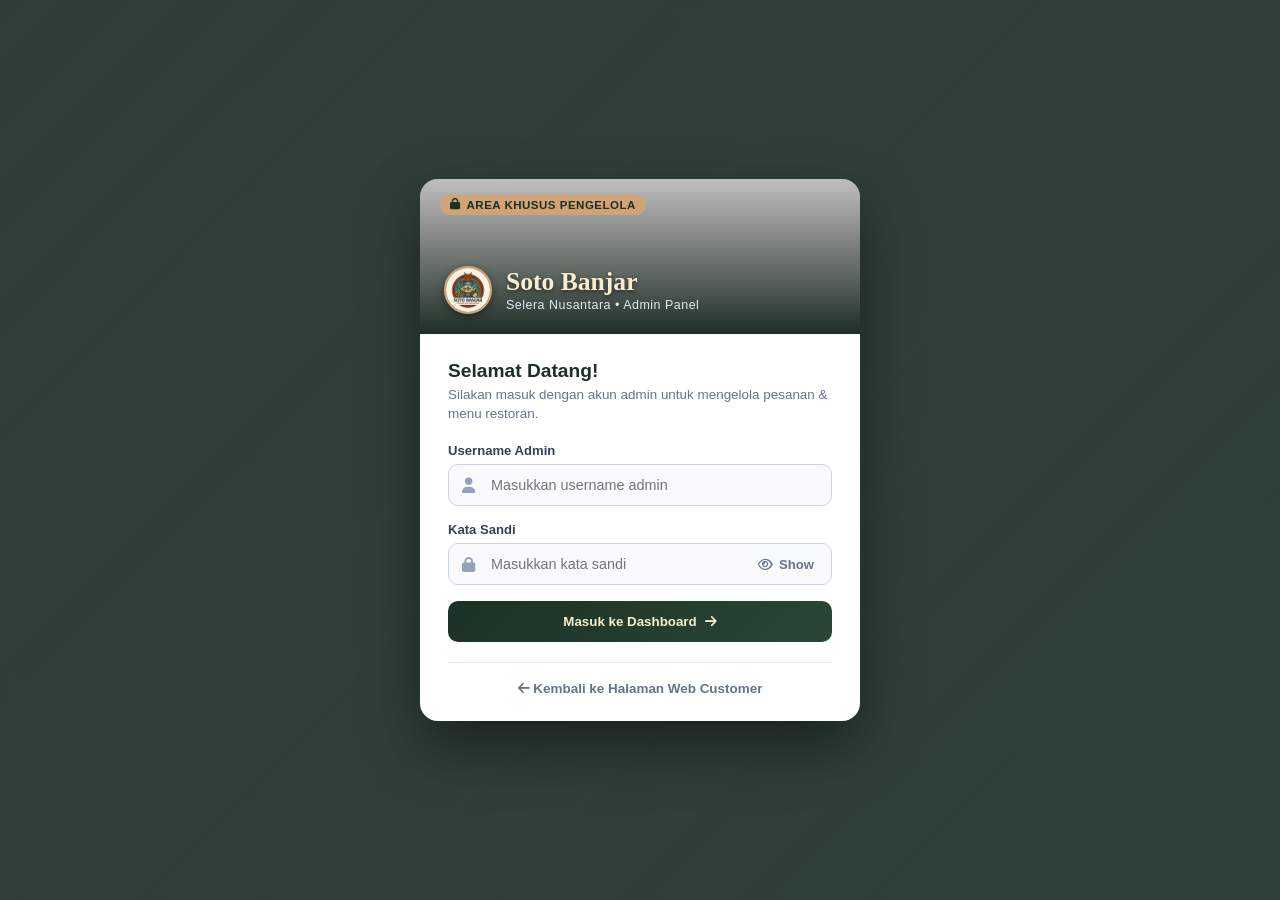
==== commit 305c7974: "feat(admin): implementasi proses pesanan masuk, konfirmasi antar, dan kelola tarif ongkir" ====
--- a/SotoBanjar-UTS-Kelompok5/admin/index.html
+++ b/SotoBanjar-UTS-Kelompok5/admin/index.html
@@ -31,7 +31,7 @@
 
             <div class="login-card-body">
                 <div class="login-greeting">
-                    <h4>Selamat Datang!</h4>
+                    <h4>Selamat Datang! </h4>
                     <p>Silakan masuk dengan akun admin untuk mengelola pesanan & menu restoran.</p>
                 </div>
                 
@@ -49,6 +49,7 @@
                         <div class="input-wrapper">
                             <i class="fa-solid fa-lock input-icon-left"></i>
                             <input type="password" id="admin-pass" class="login-input" placeholder="Masukkan kata sandi" required>
+                            <!-- Tombol Show / Hide Password -->
                             <button type="button" class="btn-toggle-pw-admin" onclick="toggleAdminPasswordVisibility()" title="Show / Hide Password">
                                 <i class="fa-regular fa-eye" id="eye-icon-admin"></i>
                                 <span id="eye-text-admin">Show</span>
@@ -75,7 +76,7 @@
         </div>
     </div>
 
-    <!-- Main Admin -->
+    <!--Main Admin -->
     <div class="admin-wrapper d-none" id="admin-main-wrapper">
         <aside class="sidebar">
             <div class="brand-logo">
@@ -88,6 +89,8 @@
 
             <nav class="sidebar-menu">
                 <a href="javascript:void(0)" class="nav-item active" onclick="switchTab('dashboard', this)"><i class="fa-solid fa-chart-line"></i> Dashboard</a>
+                <a href="javascript:void(0)" class="nav-item" onclick="switchTab('kelola-menu', this)"><i class="fa-solid fa-utensils"></i> Kelola Menu</a>
+                <a href="javascript:void(0)" class="nav-item" onclick="switchTab('kelola-pesanan', this)"><i class="fa-solid fa-receipt"></i> Pesanan Masuk</a>
                 <a href="javascript:void(0)" class="nav-item" onclick="switchTab('riwayat-login', this)"><i class="fa-solid fa-clock-rotate-left"></i> Riwayat Login</a>
                 <a href="javascript:void(0)" class="nav-item logout" onclick="logoutAdmin()"><i class="fa-solid fa-right-from-bracket"></i> Keluar Admin</a>
             </nav>
@@ -109,12 +112,17 @@
             <section id="dashboard" class="tab-content active-tab">
                 <div class="kotak-atas mb-4">
                     <div class="teks-atas">
-                        <h3>Selamat Datang, Admin Dapur!</h3>
+                        <h3>Selamat Datang, Admin Dapur! </h3>
                         <p>Dapur Soto Banjar Selera Nusantara siap melayani pesanan delivery online wilayah Jabodetabek.</p>
                         <div class="d-flex align-items-center gap-3 mt-2 flex-wrap">
                             <span class="label-buka"><i class="fa-solid fa-circle text-success"></i> Dapur Delivery Buka</span>
                             <span class="jam-toko"><i class="fa-regular fa-clock me-1"></i> Jam Layanan: 08.00 - 21.00 WIB</span>
                         </div>
+                    </div>
+                    <div class="tombol-atas">
+                        <button class="btn-cek-order" onclick="switchTab('kelola-pesanan', document.querySelectorAll('.sidebar-menu .nav-item')[2])">
+                            <i class="fa-solid fa-bell me-1"></i> Cek Pesanan Masuk
+                        </button>
                     </div>
                 </div>
 
@@ -141,6 +149,100 @@
                             <span class="stat-value" id="total-income-count">Rp 0</span>
                             <span class="stat-label">Total Omset Delivery</span>
                         </div>
+                    </div>
+                </div>
+
+                <div class="bagian-tengah mb-4">
+                    <div class="kotak-kecil">
+                        <h4 class="judul-kotak"><i class="fa-solid fa-bars-progress text-primary"></i> Status Alur Pesanan</h4>
+                        <div class="antrean-grid">
+                            <div class="kartu-status garis-kuning">
+                                <span class="teks-kecil">Perlu Dimasak & Diantar</span>
+                                <strong class="angka-antrean text-warning" id="count-diproses">0</strong>
+                                <small class="text-muted">Status: Diproses</small>
+                            </div>
+                            <div class="kartu-status garis-hijau">
+                                <span class="teks-kecil">Selesai Terkirim</span>
+                                <strong class="angka-antrean text-success" id="count-selesai">0</strong>
+                                <small class="text-muted">Tiba di Customer</small>
+                            </div>
+                        </div>
+                    </div>
+
+                    <div class="kotak-kecil">
+                        <div class="card-header-action">
+                            <h4 class="judul-kotak mb-0"><i class="fa-solid fa-map-location-dot text-success"></i> Jangkauan Kurir & Tarif</h4>
+                            <button type="button" class="btn btn-outline btn-sm py-1 px-3" onclick="openOngkirModal()">
+                                <i class="fa-solid fa-gear me-1"></i> Kelola Daerah & Tarif
+                            </button>
+                        </div>
+                        <p class="small text-muted mb-3">Tarif standar ongkos kirim delivery per area yang aktif:</p>
+                        <div class="list-daerah" id="ongkir-display-container"></div>
+                    </div>
+                </div>
+            </section>
+
+            <!-- Kelola Menu -->
+            <section id="kelola-menu" class="tab-content">
+                <div class="content-section p-4">
+                    <div class="section-header">
+                        <h3><i class="fa-solid fa-list-check"></i> Kelola Daftar Menu</h3>
+                        <button class="btn btn-primary" onclick="toggleModal('add-menu-modal')">
+                            <i class="fa-solid fa-plus"></i> Tambah Menu Baru
+                        </button>
+                    </div>
+
+                    <div class="table-container">
+                        <table class="data-table">
+                            <thead>
+                                <tr>
+                                    <th>No</th>
+                                    <th>Foto</th>
+                                    <th>Nama Menu</th>
+                                    <th>Kategori</th>
+                                    <th>Harga (Rp)</th>
+                                    <th>Badge</th>
+                                    <th>Aksi</th>
+                                </tr>
+                            </thead>
+                            <tbody id="menu-table-body"></tbody>
+                        </table>
+                    </div>
+                </div>
+            </section>
+
+            <!-- Kelola Pesanan -->
+            <section id="kelola-pesanan" class="tab-content">
+                <div class="content-section p-4">
+                    <div class="section-header">
+                        <h3><i class="fa-solid fa-motorcycle text-primary"></i> Pesanan Online Delivery</h3>
+                        <div class="filter-group">
+                            <label for="order-filter"><i class="fa-solid fa-filter"></i> Filter Status:</label>
+                            <select id="order-filter" onchange="filterOrders()">
+                                <option value="Semua">Semua Status</option>
+                                <option value="Diproses">Diproses</option>
+                                <option value="Selesai">Selesai</option>
+                            </select>
+                        </div>
+                    </div>
+
+                    <div class="table-container">
+                        <table class="data-table">
+                            <thead>
+                                <tr>
+                                    <th>Waktu Masuk</th>
+                                    <th>ID Order</th>
+                                    <th>Penerima & Kontak</th>
+                                    <th>Alamat Pengiriman</th>
+                                    <th>Rincian Menu (Qty)</th>
+                                    <th>Total Bayar</th>
+                                    <th>Pembayaran</th>
+                                    <th>Status</th>
+                                    <th>Aksi</th>
+                                </tr>
+                            </thead>
+                            <tbody id="order-table-body"></tbody>
+                        </table>
                     </div>
                 </div>
             </section>
@@ -172,6 +274,146 @@
         </main>
     </div>
 
+    <!-- Tambah atau Edit Menu -->
+    <div class="modal-overlay" id="add-menu-modal">
+        <div class="modal-box">
+            <div class="modal-header">
+                <h3 id="modal-title">Tambah Menu Baru</h3>
+                <button class="close-btn" onclick="toggleModal('add-menu-modal')">&times;</button>
+            </div>
+            <form id="menu-form">
+                <input type="hidden" id="menu-id">
+                <div class="form-group">
+                    <label for="menu-name">Nama Menu *</label>
+                    <input type="text" id="menu-name" placeholder="Contoh: Soto Banjar Spesial" required>
+                </div>
+
+                <div class="form-group text-start">
+                    <label for="menu-image-file" class="form-label-custom">Upload Foto Menu *</label>
+                    <input type="file" id="menu-image-file" class="form-control-file-custom" accept="image/*">
+                    <input type="hidden" id="menu-image-data">
+                    <div id="menu-image-preview-wrapper" class="mt-2 d-none d-flex align-items-center gap-2">
+                        <img id="menu-image-preview" src="" alt="Preview" style="width: 55px; height: 55px; object-fit: cover; border-radius: 8px; border: 1px solid #cbd5e1;">
+                        <span class="text-success small fw-bold"><i class="fa-solid fa-circle-check"></i> Foto terpilih</span>
+                    </div>
+                </div>
+
+                <div class="form-group">
+                    <label for="menu-category">Kategori Menu *</label>
+                    <select id="menu-category" required onchange="handleCategorySelectChange()"></select>
+                    <div id="new-category-wrapper" class="mt-2 d-none">
+                        <input type="text" id="new-category-name" class="form-input-custom" placeholder="Ketik nama kategori baru (cth: Paket Hemat)">
+                    </div>
+                </div>
+
+                <div class="form-group">
+                    <label for="menu-price">Harga (Rp) *</label>
+                    <input type="number" id="menu-price" placeholder="35000" min="0" required>
+                </div>
+                
+                <div class="form-group">
+                    <label for="menu-badge-select">Badge Label (Opsional)</label>
+                    <select id="menu-badge-select" onchange="handleBadgeSelectChange()">
+                        <option value="">-- Tanpa Badge (Default) --</option>
+                        <option value="Best Seller">Best Seller</option>
+                        <option value="Populer">Populer</option>
+                        <option value="Authentic">Authentic</option>
+                        <option value="New">New</option>
+                        <option value="CUSTOM">+ Tulis Badge Lainnya...</option>
+                    </select>
+                    
+                    <div id="custom-badge-wrapper" class="mt-2 d-none">
+                        <input type="text" id="custom-badge-text" class="form-input-custom" placeholder="Ketik label badge baru (cth: Spesial / Favorit)">
+                    </div>
+
+                    <div id="badge-color-wrapper" class="mt-2 d-none">
+                        <label class="extra-small fw-bold text-muted mb-1 d-block"><i class="fa-solid fa-palette text-gold me-1"></i> Pilih Warna Badge</label>
+                        <select id="menu-badge-color">
+                            <option value="bg-danger">Merah</option>
+                            <option value="bg-warning text-dark">Kuning</option>
+                            <option value="bg-success">Hijau</option>
+                            <option value="bg-info text-dark">Biru</option>
+                            <option value="bg-orange">Oranye</option>
+                            <option value="bg-purple">Ungu</option>
+                            <option value="bg-dark">Hitam</option>
+                        </select>
+                    </div>
+                </div>
+
+                <div class="form-group">
+                    <label for="menu-desc">Deskripsi Singkat</label>
+                    <input type="text" id="menu-desc" placeholder="Contoh: Disajikan lengkap dengan ketupat dan perkedel">
+                </div>
+                <div class="modal-actions">
+                    <button type="button" class="btn btn-outline" onclick="toggleModal('add-menu-modal')">Batal</button>
+                    <button type="submit" class="btn btn-primary">Simpan Menu</button>
+                </div>
+            </form>
+        </div>
+    </div>
+
+    <!-- Tambah atau Edit Daerah Ongkir -->
+    <div class="modal-overlay" id="edit-ongkir-modal">
+        <div class="modal-box" style="max-width: 580px;">
+            <div class="modal-header">
+                <div>
+                    <h3 class="mb-0"><i class="fa-solid fa-truck-fast text-success me-2"></i> Kelola Jangkauan & Tarif Ongkir</h3>
+                    <small class="text-muted">Tambah daerah baru, ubah harga, atau hapus area pengiriman.</small>
+                </div>
+                <button class="close-btn" onclick="toggleModal('edit-ongkir-modal')">&times;</button>
+            </div>
+
+            <div class="table-container mb-3" style="max-height: 240px; overflow-y: auto;">
+                <table class="data-table">
+                    <thead>
+                        <tr>
+                            <th>Nama Daerah / Kota</th>
+                            <th>Tarif (Rp)</th>
+                            <th style="width: 80px; text-align: center;">Aksi</th>
+                        </tr>
+                    </thead>
+                    <tbody id="dynamic-ongkir-table-body"></tbody>
+                </table>
+            </div>
+
+            <div class="p-3 bg-light rounded-3 border mb-3 text-start">
+                <strong class="d-block text-dark-green small mb-2"><i class="fa-solid fa-plus-circle text-primary me-1"></i> Tambah Daerah Pengiriman Baru</strong>
+                <div class="form-grid-2col mb-2">
+                    <div>
+                        <label class="extra-small fw-bold text-muted mb-1">Nama Daerah / Kota</label>
+                        <input type="text" id="new-ongkir-name" class="form-input-custom" placeholder="Contoh: Cikarang / Bekasi Barat">
+                    </div>
+                    <div>
+                        <label class="extra-small fw-bold text-muted mb-1">Tarif Ongkos Kirim (Rp)</label>
+                        <input type="number" id="new-ongkir-price" class="form-input-custom" placeholder="Contoh: 20000" min="0">
+                    </div>
+                </div>
+                <button type="button" class="btn btn-primary btn-sm w-100" onclick="addNewOngkirArea()">
+                    <i class="fa-solid fa-plus me-1"></i> Tambahkan ke Daftar
+                </button>
+            </div>
+
+            <div class="modal-actions">
+                <button type="button" class="btn btn-outline" onclick="toggleModal('edit-ongkir-modal')">Tutup</button>
+            </div>
+        </div>
+    </div>
+
+    <!--Konfirmasi Selesai Pesanan -->
+    <div class="modal-overlay" id="confirm-order-modal">
+        <div class="modal-box text-center">
+            <div class="confirm-icon">
+                <i class="fa-solid fa-circle-question"></i>
+            </div>
+            <h3>Konfirmasi Pengantaran</h3>
+            <p>Tandai pesanan <strong id="confirm-order-id">ORD-000</strong> sebagai sudah selesai diantar?</p>
+            <div class="modal-actions-center">
+                <button type="button" class="btn btn-outline" onclick="closeConfirmModal()">Batal</button>
+                <button type="button" class="btn btn-primary" id="btn-confirm-submit">Ya, Selesaikan</button>
+            </div>
+        </div>
+    </div>
+
     <script src="script.js"></script>
 </body>
 </html>
--- a/SotoBanjar-UTS-Kelompok5/admin/style.css
+++ b/SotoBanjar-UTS-Kelompok5/admin/style.css
@@ -80,6 +80,14 @@
     gap: 8px;
 }
 
+.menu-thumb {
+    width: 48px;
+    height: 48px;
+    object-fit: cover;
+    border-radius: 10px;
+    box-shadow: 0 2px 5px rgba(0,0,0,0.1);
+}
+
 .nav-item {
     padding: 14px 24px;
     color: #cbd5e1;
@@ -195,6 +203,24 @@
     font-weight: 600;
 }
 
+.btn-cek-order {
+    background-color: #D4A373;
+    color: #1B3125;
+    font-weight: 700;
+    border: none;
+    padding: 12px 24px;
+    border-radius: 10px;
+    font-size: 0.9rem;
+    cursor: pointer;
+    transition: all 0.2s ease;
+}
+
+.btn-cek-order:hover {
+    background-color: #c49260;
+    color: #ffffff;
+    transform: translateY(-2px);
+}
+
 .stats-grid {
     display: grid;
     grid-template-columns: repeat(auto-fit, minmax(260px, 1fr));
@@ -238,6 +264,95 @@
 .stat-label {
     font-size: 0.9rem;
     color: var(--text-muted);
+}
+
+.bagian-tengah {
+    display: grid;
+    grid-template-columns: 1fr 1fr;
+    gap: 28px;
+    align-items: start;
+    margin-bottom: 32px !important;
+}
+
+@media (max-width: 992px) {
+    .bagian-tengah {
+        grid-template-columns: 1fr;
+    }
+}
+
+.kotak-kecil {
+    background: #ffffff;
+    border-radius: 16px;
+    padding: 26px 30px;
+    border: 1px solid var(--border-color);
+    box-shadow: var(--shadow-sm);
+}
+
+.card-header-action {
+    display: flex;
+    justify-content: space-between;
+    align-items: center;
+    margin-bottom: 16px;
+}
+
+.judul-kotak {
+    font-size: 1.1rem;
+    font-weight: 700;
+    color: var(--dark-color);
+    margin-bottom: 16px;
+    display: flex;
+    align-items: center;
+    gap: 8px;
+}
+
+.antrean-grid {
+    display: grid;
+    grid-template-columns: 1fr 1fr;
+    gap: 18px;
+}
+
+.kartu-status {
+    background-color: #f8fafc;
+    border-left: 4px solid;
+    padding: 16px 20px;
+    border-radius: 12px;
+    display: flex;
+    flex-direction: column;
+}
+
+.teks-kecil {
+    font-size: 0.8rem;
+    color: var(--text-muted);
+    font-weight: 600;
+}
+
+.angka-antrean {
+    font-size: 1.75rem;
+    font-weight: 800;
+    line-height: 1.2;
+    margin: 6px 0;
+}
+
+.garis-kuning { border-left-color: #f59e0b !important; }
+.garis-hijau { border-left-color: #10b981 !important; }
+
+.list-daerah {
+    display: flex;
+    flex-wrap: wrap;
+    gap: 10px;
+}
+
+.daerah-item {
+    background-color: #f1f5f9;
+    border: 1px solid #e2e8f0;
+    padding: 8px 14px;
+    border-radius: 8px;
+    font-size: 0.84rem;
+    font-weight: 600;
+    color: #334155;
+    display: inline-flex;
+    align-items: center;
+    gap: 6px;
 }
 
 .content-section {
@@ -288,6 +403,92 @@
     font-weight: 700;
 }
 
+.data-table th:nth-child(6),
+.data-table td:nth-child(6),
+.price-col {
+    white-space: nowrap !important;
+    font-weight: 700;
+    color: #1B3125;
+}
+
+.timestamp-badge {
+    font-size: 0.84rem;
+    color: var(--text-muted);
+    font-weight: 600;
+    display: inline-flex;
+    align-items: center;
+    gap: 5px;
+}
+
+.filter-group {
+    display: flex;
+    align-items: center;
+    gap: 8px;
+    font-size: 0.9rem;
+    font-weight: 600;
+    color: var(--text-main);
+}
+
+.filter-group select {
+    padding: 7px 14px;
+    border: 1.5px solid var(--border-color);
+    border-radius: 8px;
+    font-family: var(--font-body);
+    font-size: 0.88rem;
+    outline: none;
+    cursor: pointer;
+}
+
+.order-items-list {
+    list-style: none;
+    padding: 0;
+    margin: 0;
+}
+
+.order-items-list li {
+    font-size: 0.88rem;
+    margin-bottom: 5px;
+    display: flex;
+    align-items: center;
+    gap: 6px;
+}
+
+.qty-badge {
+    background: #e2e8f0;
+    color: var(--dark-color);
+    font-size: 0.75rem;
+    font-weight: 700;
+    padding: 2px 7px;
+    border-radius: 5px;
+    display: inline-block;
+}
+
+.cust-address-box {
+    max-width: 280px;
+}
+
+.badge-city {
+    display: inline-block;
+    background-color: rgba(212, 163, 115, 0.25);
+    color: #8c5d28;
+    font-size: 0.78rem;
+    font-weight: 700;
+    padding: 3px 8px;
+    border-radius: 5px;
+    margin-bottom: 4px;
+}
+
+.full-addr {
+    font-size: 0.85rem;
+    line-height: 1.35;
+}
+
+.note-driver {
+    font-size: 0.78rem;
+    color: #e67e22;
+    margin-top: 4px;
+}
+
 .badge {
     padding: 5px 12px;
     border-radius: 20px;
@@ -300,6 +501,7 @@
 .bg-info { background-color: #e0f2fe !important; color: #0369a1 !important; }
 .bg-success { background-color: #dcfce7 !important; color: #166534 !important; }
 .bg-warning { background-color: #fef3c7 !important; color: #92400e !important; }
+.badge-payment { background: #f1f5f9; color: #334155; border: 1px solid #cbd5e1; }
 
 .btn {
     padding: 9px 18px;
@@ -317,11 +519,99 @@
 .btn-primary { background-color: var(--primary-color); color: #ffffff; }
 .btn-primary:hover { background-color: var(--primary-hover); }
 
+.btn-outline { background: transparent; border: 1px solid var(--border-color); color: var(--text-main); }
+.btn-outline:hover { background: var(--light-bg); border-color: #cbd5e1; }
+
 .btn-sm { padding: 6px 12px; font-size: 0.8rem; }
 .btn-delete { background: #fee2e2; color: #991b1b; }
 
 .tab-content { display: none; }
 .tab-content.active-tab { display: block; }
+
+.modal-overlay {
+    position: fixed;
+    top: 0; left: 0; width: 100%; height: 100%;
+    background: rgba(0, 0, 0, 0.55);
+    display: none;
+    align-items: center;
+    justify-content: center;
+    z-index: 2000;
+    padding: 20px;
+}
+
+.modal-overlay.active { display: flex; }
+
+.modal-box {
+    background: #ffffff;
+    width: 100%;
+    max-width: 500px;
+    border-radius: 18px;
+    padding: 28px 34px;
+    box-shadow: 0 20px 40px rgba(0, 0, 0, 0.2);
+}
+
+.modal-header {
+    display: flex;
+    justify-content: space-between;
+    align-items: center;
+    margin-bottom: 22px;
+}
+
+.close-btn {
+    background: none;
+    border: none;
+    font-size: 1.6rem;
+    cursor: pointer;
+    color: var(--text-muted);
+}
+
+.form-group {
+    margin-bottom: 18px;
+}
+
+.form-group label, .form-label-custom {
+    display: block;
+    font-size: 0.85rem;
+    font-weight: 700;
+    color: #334155;
+    margin-bottom: 6px;
+}
+
+.form-group input, .form-group select, .form-group textarea, .form-input-custom {
+    width: 100%;
+    padding: 10px 14px;
+    border: 1.5px solid var(--border-color);
+    border-radius: 8px;
+    font-size: 0.92rem;
+    font-family: var(--font-body);
+    outline: none;
+    transition: border-color 0.2s ease;
+    background-color: #f8fafc;
+}
+
+.form-control-file-custom {
+    display: block;
+    width: 100%;
+    padding: 8px 10px;
+    border: 1.5px dashed var(--border-color);
+    border-radius: 8px;
+    font-size: 0.85rem;
+    background-color: #ffffff;
+    cursor: pointer;
+}
+
+.form-grid-2col {
+    display: grid;
+    grid-template-columns: 1fr 1fr;
+    gap: 18px;
+}
+
+.modal-actions {
+    display: flex;
+    justify-content: flex-end;
+    gap: 12px;
+    margin-top: 24px;
+}
 
 .admin-login-overlay {
     position: fixed;
@@ -343,12 +633,6 @@
     border-radius: 18px;
     overflow: hidden;
     box-shadow: 0 25px 60px rgba(0, 0, 0, 0.45);
-    animation: loginFadeIn 0.3s ease-out;
-}
-
-@keyframes loginFadeIn {
-    from { opacity: 0; transform: translateY(12px) scale(0.98); }
-    to { opacity: 1; transform: translateY(0) scale(1); }
 }
 
 .login-header-banner {
@@ -465,7 +749,6 @@
     font-size: 0.95rem;
     pointer-events: none;
     z-index: 2;
-    transition: color 0.2s ease;
 }
 
 .login-input {
@@ -479,17 +762,6 @@
     color: #1e293b !important;
     background-color: #f8fafc !important;
     outline: none !important;
-    transition: all 0.2s ease !important;
-}
-
-.login-input:focus {
-    background-color: #ffffff !important;
-    border-color: #D4A373 !important;
-    box-shadow: 0 0 0 3px rgba(212, 163, 115, 0.25) !important;
-}
-
-.input-wrapper:focus-within .input-icon-left {
-    color: #D4A373;
 }
 
 .btn-toggle-pw-admin {
@@ -506,14 +778,7 @@
     display: inline-flex;
     align-items: center;
     gap: 6px;
-    transition: all 0.2s ease;
     z-index: 5;
-    user-select: none;
-}
-
-.btn-toggle-pw-admin:hover {
-    color: var(--primary-color);
-    background-color: rgba(0, 0, 0, 0.05);
 }
 
 .login-error-alert {
@@ -532,30 +797,18 @@
 
 .btn-login-submit {
     width: 100% !important;
-    box-sizing: border-box !important;
     padding: 13px 20px !important;
     background: linear-gradient(135deg, #1B3125 0%, #2A4736 100%) !important;
     color: #FAEDCD !important;
     border: none !important;
     border-radius: 10px !important;
-    font-family: var(--font-body) !important;
-    font-size: 0.95rem !important;
     font-weight: 700 !important;
     cursor: pointer !important;
     display: flex !important;
     align-items: center !important;
     justify-content: center !important;
     gap: 8px !important;
-    box-shadow: 0 4px 14px rgba(27, 49, 37, 0.35) !important;
-    transition: all 0.25s ease !important;
     margin-top: 6px !important;
-}
-
-.btn-login-submit:hover {
-    background: linear-gradient(135deg, #D4A373 0%, #c49260 100%) !important;
-    color: #1B3125 !important;
-    transform: translateY(-2px);
-    box-shadow: 0 6px 18px rgba(212, 163, 115, 0.45) !important;
 }
 
 .login-footer {
@@ -570,15 +823,6 @@
     color: #64748b;
     text-decoration: none;
     font-weight: 600;
-    display: inline-flex;
-    align-items: center;
-    gap: 6px;
-    transition: color 0.2s ease;
-}
-
-.link-back-customer:hover {
-    color: #1B3125;
-    text-decoration: underline;
 }
 
 .d-none { display: none !important; }
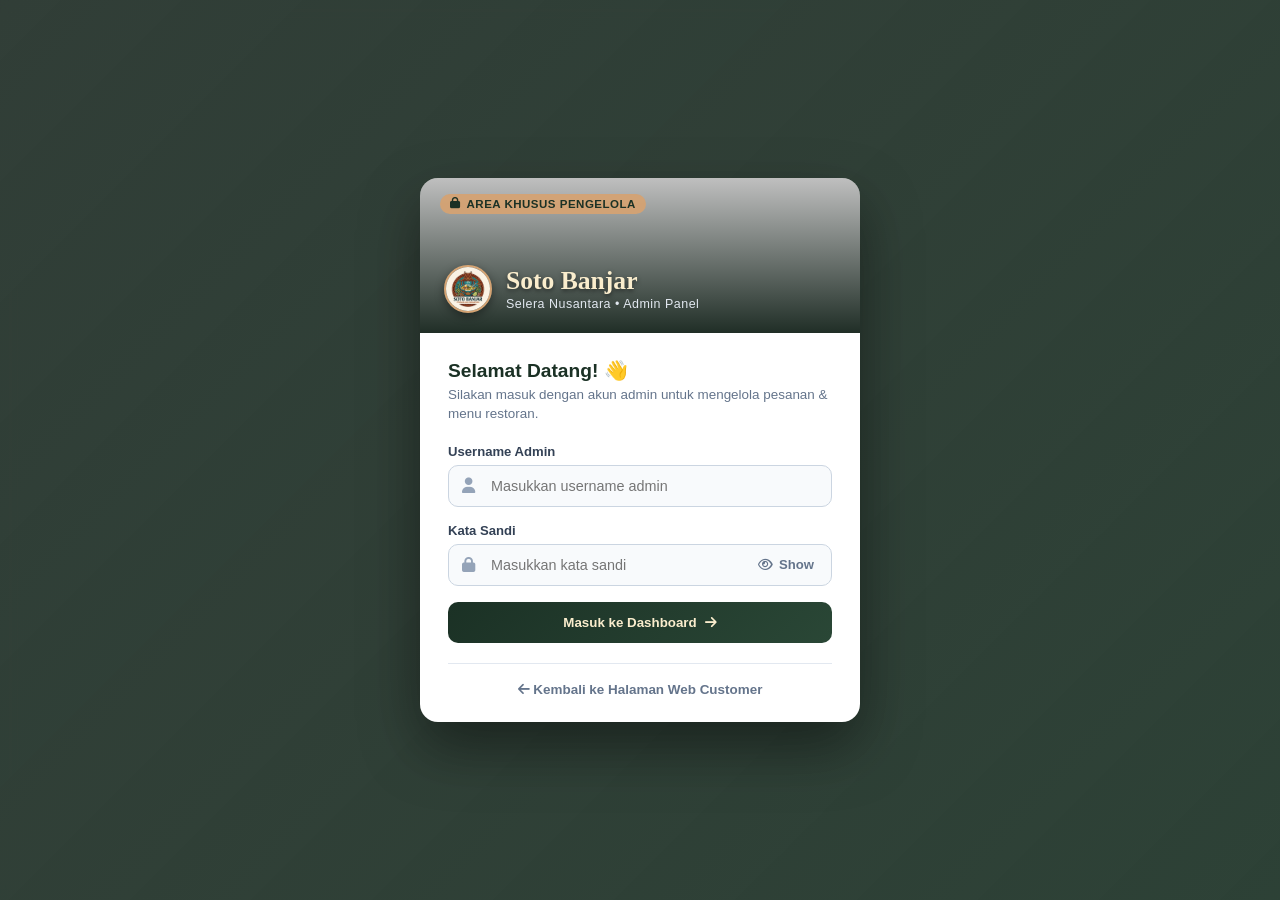
==== commit a7a97c44: "feat(admin): implementasi laporan omset dengan filter periode dan ulasan pelanggan" ====
--- a/SotoBanjar-UTS-Kelompok5/admin/index.html
+++ b/SotoBanjar-UTS-Kelompok5/admin/index.html
@@ -31,7 +31,7 @@
 
             <div class="login-card-body">
                 <div class="login-greeting">
-                    <h4>Selamat Datang! </h4>
+                    <h4>Selamat Datang! 👋</h4>
                     <p>Silakan masuk dengan akun admin untuk mengelola pesanan & menu restoran.</p>
                 </div>
                 
@@ -76,7 +76,7 @@
         </div>
     </div>
 
-    <!--Main Admin -->
+    <!-- Main Admin -->
     <div class="admin-wrapper d-none" id="admin-main-wrapper">
         <aside class="sidebar">
             <div class="brand-logo">
@@ -91,6 +91,8 @@
                 <a href="javascript:void(0)" class="nav-item active" onclick="switchTab('dashboard', this)"><i class="fa-solid fa-chart-line"></i> Dashboard</a>
                 <a href="javascript:void(0)" class="nav-item" onclick="switchTab('kelola-menu', this)"><i class="fa-solid fa-utensils"></i> Kelola Menu</a>
                 <a href="javascript:void(0)" class="nav-item" onclick="switchTab('kelola-pesanan', this)"><i class="fa-solid fa-receipt"></i> Pesanan Masuk</a>
+                <a href="javascript:void(0)" class="nav-item" onclick="switchTab('laporan-omset', this)"><i class="fa-solid fa-chart-pie"></i> Rincian Omset</a>
+                <a href="javascript:void(0)" class="nav-item" onclick="switchTab('kelola-review', this)"><i class="fa-solid fa-comments"></i> Kelola Ulasan</a>
                 <a href="javascript:void(0)" class="nav-item" onclick="switchTab('riwayat-login', this)"><i class="fa-solid fa-clock-rotate-left"></i> Riwayat Login</a>
                 <a href="javascript:void(0)" class="nav-item logout" onclick="logoutAdmin()"><i class="fa-solid fa-right-from-bracket"></i> Keluar Admin</a>
             </nav>
@@ -112,7 +114,7 @@
             <section id="dashboard" class="tab-content active-tab">
                 <div class="kotak-atas mb-4">
                     <div class="teks-atas">
-                        <h3>Selamat Datang, Admin Dapur! </h3>
+                        <h3>Selamat Datang, Admin Dapur! 👋</h3>
                         <p>Dapur Soto Banjar Selera Nusantara siap melayani pesanan delivery online wilayah Jabodetabek.</p>
                         <div class="d-flex align-items-center gap-3 mt-2 flex-wrap">
                             <span class="label-buka"><i class="fa-solid fa-circle text-success"></i> Dapur Delivery Buka</span>
@@ -247,6 +249,72 @@
                 </div>
             </section>
 
+            <!-- Rincian Omset & Daftar Pemesan -->
+            <section id="laporan-omset" class="tab-content">
+                <div class="content-section p-4">
+                    <div class="section-header mb-3 flex-wrap gap-3">
+                        <div>
+                            <h3 class="mb-1"><i class="fa-solid fa-chart-pie text-gold"></i> Rincian Omset & Daftar Pemesan</h3>
+                            <p class="text-muted small mb-0">Pantau omset berdasarkan rentang waktu beserta data pelanggan yang melakukan pemesanan.</p>
+                        </div>
+                        
+                        <div class="filter-group">
+                            <label for="omset-filter"><i class="fa-solid fa-calendar-days text-primary"></i> Filter Periode:</label>
+                            <select id="omset-filter" onchange="filterOmsetDashboard()">
+                                <option value="semua">Semua Waktu</option>
+                                <option value="hari">Hari Ini</option>
+                                <option value="minggu">Minggu Ini (7 Hari)</option>
+                                <option value="bulan">Bulan Ini</option>
+                                <option value="tahun">Tahun Ini</option>
+                            </select>
+                        </div>
+                    </div>
+
+                    <div class="omset-summary-bar mb-4 p-3 rounded-3 d-flex justify-content-between align-items-center flex-wrap gap-3">
+                        <div class="d-flex align-items-center gap-2">
+                            <span class="badge badge-gold-custom" id="omset-period-badge">Semua Waktu</span>
+                            <span class="small text-muted" id="omset-order-count-text">Menampilkan 0 pesanan</span>
+                        </div>
+                        <div class="text-end">
+                            <span class="small text-muted d-block" style="font-size: 0.8rem;">Total Omset Periode:</span>
+                            <strong class="fs-4 text-dark-green" id="omset-period-total">Rp 0</strong>
+                        </div>
+                    </div>
+
+                    <div class="table-container">
+                        <table class="data-table">
+                            <thead>
+                                <tr>
+                                    <th>Waktu & Tanggal</th>
+                                    <th>ID Order</th>
+                                    <th>Nama Pemesan</th>
+                                    <th>Kontak & Kota</th>
+                                    <th>Menu yang Dipesan</th>
+                                    <th>Total Bayar</th>
+                                    <th>Metode</th>
+                                    <th>Status</th>
+                                </tr>
+                            </thead>
+                            <tbody id="dashboard-recent-orders"></tbody>
+                        </table>
+                    </div>
+                </div>
+            </section>
+
+            <!-- Kelola Ulasan & Balasan Review -->
+            <section id="kelola-review" class="tab-content">
+                <div class="content-section p-4">
+                    <div class="section-header">
+                        <div>
+                            <h3 class="mb-1"><i class="fa-solid fa-comments text-gold"></i> Kelola & Balas Ulasan Pelanggan</h3>
+                            <p class="text-muted small mb-0">Baca ulasan customer dan kirimkan respon resmi restoran yang langsung tampil di website.</p>
+                        </div>
+                    </div>
+
+                    <div id="admin-reviews-container" class="admin-review-grid"></div>
+                </div>
+            </section>
+
             <!-- Riwayat Login -->
             <section id="riwayat-login" class="tab-content">
                 <div class="content-section p-4">
@@ -274,7 +342,7 @@
         </main>
     </div>
 
-    <!-- Tambah atau Edit Menu -->
+    <!-- tambah atau Edit Menu -->
     <div class="modal-overlay" id="add-menu-modal">
         <div class="modal-box">
             <div class="modal-header">
@@ -352,7 +420,7 @@
         </div>
     </div>
 
-    <!-- Tambah atau Edit Daerah Ongkir -->
+    <!-- kelola Ongkir -->
     <div class="modal-overlay" id="edit-ongkir-modal">
         <div class="modal-box" style="max-width: 580px;">
             <div class="modal-header">
@@ -399,7 +467,7 @@
         </div>
     </div>
 
-    <!--Konfirmasi Selesai Pesanan -->
+    <!-- Konfirmasi Selesai Pesanan -->
     <div class="modal-overlay" id="confirm-order-modal">
         <div class="modal-box text-center">
             <div class="confirm-icon">
@@ -414,6 +482,33 @@
         </div>
     </div>
 
+    <!-- Balas Ulasan Customer -->
+    <div class="modal-overlay" id="reply-review-modal">
+        <div class="modal-box">
+            <div class="modal-header">
+                <h3><i class="fa-solid fa-reply text-gold"></i> Balas Ulasan Pelanggan</h3>
+                <button class="close-btn" onclick="toggleModal('reply-review-modal')">&times;</button>
+            </div>
+            <form id="reply-review-form">
+                <input type="hidden" id="reply-review-index">
+                <div class="p-3 bg-light rounded-3 mb-3 border text-start">
+                    <div class="fw-bold small text-dark" id="reply-reviewer-name">Customer</div>
+                    <div class="small text-muted mb-2" id="reply-reviewer-comment">"Ulasan customer..."</div>
+                </div>
+
+                <div class="form-group text-start">
+                    <label for="reply-text">Tulis Respon Resmi Restoran *</label>
+                    <textarea id="reply-text" rows="3" required placeholder="Contoh: Terima kasih atas kunjungannya Kak! Senang bisa melayani Anda."></textarea>
+                </div>
+
+                <div class="modal-actions">
+                    <button type="button" class="btn btn-outline" onclick="toggleModal('reply-review-modal')">Batal</button>
+                    <button type="submit" class="btn btn-primary"><i class="fa-solid fa-paper-plane me-1"></i> Kirimkan Balasan</button>
+                </div>
+            </form>
+        </div>
+    </div>
+
     <script src="script.js"></script>
 </body>
 </html>
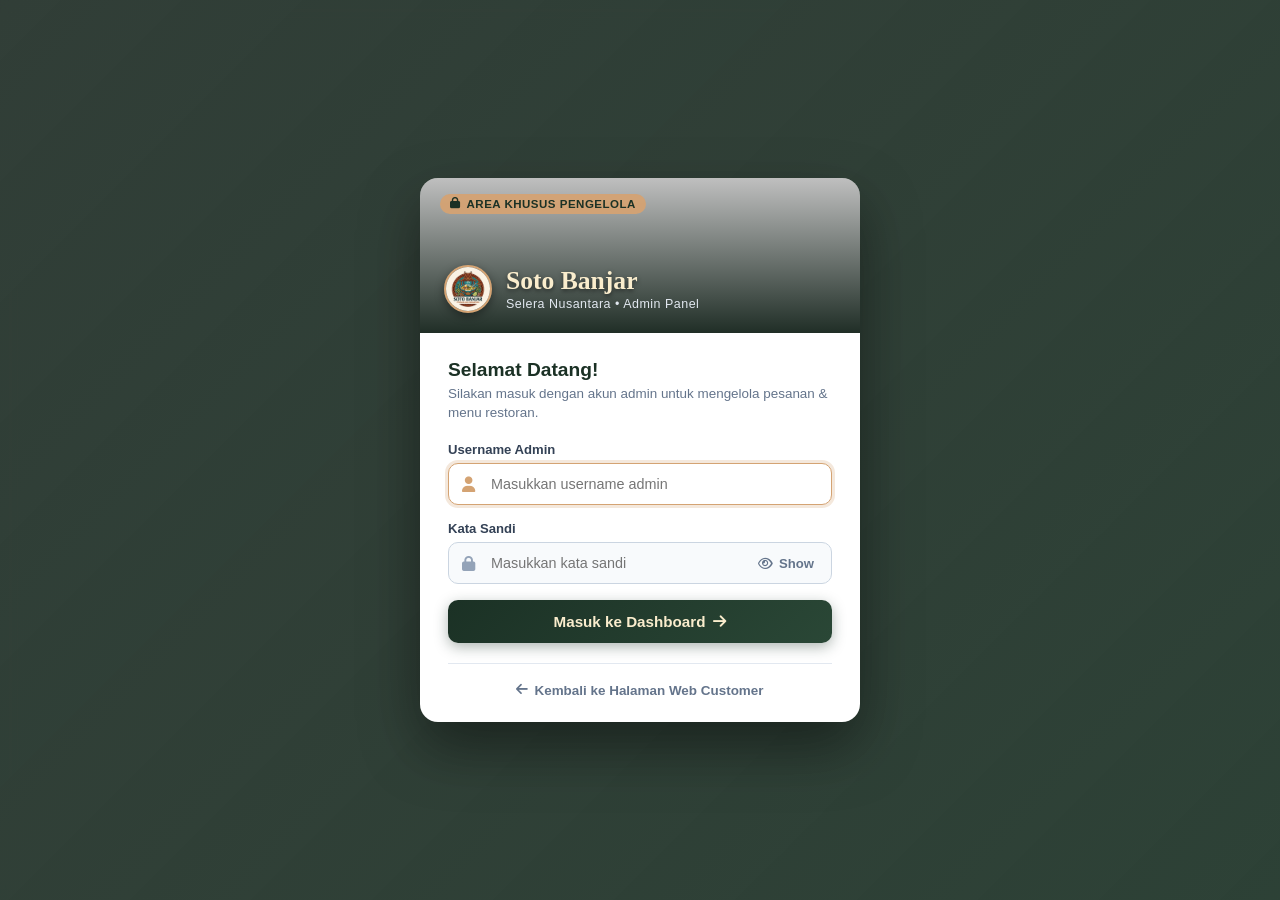
==== commit 9d16dab8: "feat(admin): selesaikan manajemen konten web Header, Tentang Kami, dan FAQ  dengan sinkronisasi stor" ====
--- a/SotoBanjar-UTS-Kelompok5/admin/index.html
+++ b/SotoBanjar-UTS-Kelompok5/admin/index.html
@@ -20,6 +20,7 @@
                 <span class="banner-badge">
                     <i class="fa-solid fa-lock"></i> Area Khusus Pengelola
                 </span>
+                <!-- Logo samping kiri -->
                 <div class="login-brand-wrapper">
                     <img src="../assets/logo.jpeg" alt="Logo Soto Banjar" class="admin-login-logo">
                     <div class="login-brand-text">
@@ -31,7 +32,7 @@
 
             <div class="login-card-body">
                 <div class="login-greeting">
-                    <h4>Selamat Datang! 👋</h4>
+                    <h4>Selamat Datang!</h4>
                     <p>Silakan masuk dengan akun admin untuk mengelola pesanan & menu restoran.</p>
                 </div>
                 
@@ -76,10 +77,11 @@
         </div>
     </div>
 
-    <!-- Main Admin -->
+    <!-- MAIN WRAPPER ADMIN -->
     <div class="admin-wrapper d-none" id="admin-main-wrapper">
         <aside class="sidebar">
             <div class="brand-logo">
+                <!-- Logo di Sidebar Navigasi Admin -->
                 <img src="../assets/logo.jpeg" alt="Logo Soto Banjar" class="sidebar-logo-img">
                 <div class="brand-text">
                     <span class="brand-name">Soto Banjar</span>
@@ -93,6 +95,7 @@
                 <a href="javascript:void(0)" class="nav-item" onclick="switchTab('kelola-pesanan', this)"><i class="fa-solid fa-receipt"></i> Pesanan Masuk</a>
                 <a href="javascript:void(0)" class="nav-item" onclick="switchTab('laporan-omset', this)"><i class="fa-solid fa-chart-pie"></i> Rincian Omset</a>
                 <a href="javascript:void(0)" class="nav-item" onclick="switchTab('kelola-review', this)"><i class="fa-solid fa-comments"></i> Kelola Ulasan</a>
+                <a href="javascript:void(0)" class="nav-item" onclick="switchTab('edit-header', this)"><i class="fa-solid fa-pen-ruler"></i> Edit Header & Konten Web</a>
                 <a href="javascript:void(0)" class="nav-item" onclick="switchTab('riwayat-login', this)"><i class="fa-solid fa-clock-rotate-left"></i> Riwayat Login</a>
                 <a href="javascript:void(0)" class="nav-item logout" onclick="logoutAdmin()"><i class="fa-solid fa-right-from-bracket"></i> Keluar Admin</a>
             </nav>
@@ -114,7 +117,7 @@
             <section id="dashboard" class="tab-content active-tab">
                 <div class="kotak-atas mb-4">
                     <div class="teks-atas">
-                        <h3>Selamat Datang, Admin Dapur! 👋</h3>
+                        <h3>Selamat Datang, Admin Dapur!</h3>
                         <p>Dapur Soto Banjar Selera Nusantara siap melayani pesanan delivery online wilayah Jabodetabek.</p>
                         <div class="d-flex align-items-center gap-3 mt-2 flex-wrap">
                             <span class="label-buka"><i class="fa-solid fa-circle text-success"></i> Dapur Delivery Buka</span>
@@ -315,6 +318,390 @@
                 </div>
             </section>
 
+            <!-- Edit Header & Konten Web -->
+            <section id="edit-header" class="tab-content">
+                <div class="content-section p-4">
+                    <div class="section-header mb-3">
+                        <div>
+                            <h3 class="mb-1"><i class="fa-solid fa-pen-ruler text-gold"></i> Pengaturan Konten Halaman Web Customer</h3>
+                            <p class="text-muted small mb-0">Sesuaikan kalimat hero banner, cerita tentang cita rasa, dan daftar tanya jawab (FAQ).</p>
+                        </div>
+                    </div>
+
+                    <div class="subtab-pills-container mb-4">
+                        <button type="button" class="subtab-btn active" id="subtab-btn-hero" onclick="switchContentSubTab('hero')">
+                            <i class="fa-solid fa-image me-1"></i> 1. Banner Header
+                        </button>
+                        <button type="button" class="subtab-btn" id="subtab-btn-about" onclick="switchContentSubTab('about')">
+                            <i class="fa-solid fa-book-open me-1"></i> 2. Cerita Tentang Kami (Filosofi Rasa)
+                        </button>
+                        <button type="button" class="subtab-btn" id="subtab-btn-faq" onclick="switchContentSubTab('faq')">
+                            <i class="fa-solid fa-circle-question me-1"></i> 3. Tanya Jawab (FAQ)
+                        </button>
+                    </div>
+
+                    <!-- Edit header -->
+                    <div id="content-sub-hero" class="content-subtab-pane active-subtab">
+                        <div class="row-dashboard-grid">
+                            <div class="kotak-kecil preview-wrapper-card">
+                                <div class="d-flex justify-content-between align-items-center mb-3">
+                                    <h5 class="fw-bold mb-0"><i class="fa-solid fa-eye text-gold me-1"></i> Tampilan Web Customer</h5>
+                                    <span class="badge bg-light text-muted small border">Live Preview</span>
+                                </div>
+
+                                <div class="mock-browser">
+                                    <div class="mock-browser-bar">
+                                        <div class="mock-dots">
+                                            <span class="dot red"></span>
+                                            <span class="dot yellow"></span>
+                                            <span class="dot green"></span>
+                                        </div>
+                                        <div class="mock-url-bar">
+                                            <i class="fa-solid fa-lock me-1"></i>
+                                        </div>
+                                    </div>
+
+                                    <div class="preview-hero-box">
+                                        <div class="preview-hero-content">
+                                            <div class="preview-badge-pill" id="preview-badge-display">
+                                                <i class="fa-solid fa-motorcycle text-warning me-1"></i> Khusus Pesan Online • Area Jabodetabek
+                                            </div>
+                                            <h3 class="hero-preview-title" id="preview-title-display">
+                                                Keharuman Rempah Autentik <span class="text-gold">Khas Banjar</span> Langsung ke Rumahmu
+                                            </h3>
+                                            <p class="hero-preview-desc" id="preview-desc-display">
+                                                Pesan Soto Banjar hangat kaldu ayam kampung murni berpadu kayu manis, kapulaga, cengkeh, dan bunga lawang khas Kalimantan Selatan.
+                                            </p>
+                                            <div class="preview-btn-group">
+                                                <span class="mock-btn mock-btn-gold">Pesan Sekarang &rarr;</span>
+                                                <span class="mock-btn mock-btn-outline">Cek Area Kirim</span>
+                                            </div>
+                                        </div>
+                                        <div class="preview-hero-img-wrap">
+                                            <img id="preview-hero-img-display" src="../assets/header.jpg" alt="Soto Banjar" class="preview-mini-img">
+                                        </div>
+                                    </div>
+                                </div>
+                            </div>
+
+                            <div class="kotak-kecil">
+                                <div class="d-flex justify-content-between align-items-center mb-3">
+                                    <h5 class="fw-bold mb-0"><i class="fa-solid fa-pen-to-square text-primary me-1"></i> Form Ubah Banner Header</h5>
+                                    <span class="badge bg-light text-primary small border">Edit Teks & Foto</span>
+                                </div>
+
+                                <form id="header-edit-form">
+                                    <div class="form-group mb-3 text-start">
+                                        <label class="form-label-custom">Tagline Badge Atas</label>
+                                        <input type="text" id="edit-hero-badge" class="form-input-custom" placeholder="Contoh: Khusus Pesan Online • Area Jabodetabek" required>
+                                    </div>
+
+                                    <div class="form-group mb-3 text-start">
+                                        <label class="form-label-custom">Judul Utama Banner (Header Title)</label>
+                                        <textarea id="edit-hero-title" class="form-input-custom" rows="2" placeholder="Contoh: Keharuman Rempah Autentik Khas Banjar Langsung ke Rumahmu" required></textarea>
+                                    </div>
+
+                                    <div class="form-group mb-3 text-start">
+                                        <label class="form-label-custom">
+                                            <i class="fa-solid fa-highlighter text-warning me-1"></i> Kata yang Diberi Warna Cokelat/Emas (Highlight)
+                                        </label>
+                                        <input type="text" id="edit-hero-highlight" class="form-input-custom" placeholder="Contoh: Khas Banjar" value="Khas Banjar">
+                                    </div>
+
+                                    <div class="form-group mb-3 text-start">
+                                        <label class="form-label-custom">Deskripsi Lengkap (Lead Subtitle)</label>
+                                        <textarea id="edit-hero-desc" class="form-input-custom" rows="3" placeholder="Deskripsi rasa kuah rempah, kebersihan, dan pengiriman..." required></textarea>
+                                    </div>
+
+                                    <div class="p-3 bg-light rounded-3 border mb-4 text-start">
+                                        <label class="form-label-custom mb-2"><i class="fa-solid fa-camera text-primary me-1"></i> Ganti Gambar Banner Hero</label>
+                                        <div class="mb-2">
+                                            <small class="text-muted d-block mb-1">Opsi 1: Tempel Link URL Gambar Web</small>
+                                            <input type="url" id="edit-hero-image-url" class="form-input-custom" placeholder="Masukkan Link URL G">
+                                        </div>
+                                        <div>
+                                            <small class="text-muted d-block mb-1">Opsi 2: Atau Upload Foto dari Laptop / HP</small>
+                                            <input type="file" id="edit-hero-image-file" class="form-control-file-custom" accept="image/*">
+                                        </div>
+                                    </div>
+
+                                    <div class="d-flex gap-2 flex-wrap">
+                                        <button type="submit" class="btn btn-primary">
+                                            <i class="fa-solid fa-floppy-disk me-1"></i> Simpan Header
+                                        </button>
+                                        <button type="button" class="btn btn-outline" onclick="resetHeroText()">
+                                            <i class="fa-solid fa-rotate-left me-1"></i> Reset ke Default
+                                        </button>
+                                    </div>
+                                </form>
+                            </div>
+                        </div>
+                    </div>
+
+                    <!-- Edit tentang kami -->
+                    <div id="content-sub-about" class="content-subtab-pane">
+                        <div class="kotak-kecil preview-wrapper-card mb-4 p-4">
+                            <div class="d-flex justify-content-between align-items-center mb-3">
+                                <div>
+                                    <h5 class="fw-bold mb-0 text-dark-green"><i class="fa-solid fa-eye text-gold me-2"></i> Live Preview: Tampilan Section Tentang Kami</h5>
+                                    <small class="text-muted">Pratinjau visual penuh sesuai ukuran di halaman web customer.</small>
+                                </div>
+                                <span class="badge bg-light text-success border px-3 py-2 fw-bold">Live Preview Aktif</span>
+                            </div>
+
+                            <div class="mock-browser">
+                                <div class="mock-browser-bar">
+                                    <div class="mock-dots">
+                                        <span class="dot red"></span>
+                                        <span class="dot yellow"></span>
+                                        <span class="dot green"></span>
+                                    </div>
+                                    <div class="mock-url-bar">
+                                        <i class="fa-solid fa-lock me-1"></i>
+                                    </div>
+                                </div>
+
+                                <div class="preview-about-wide-box">
+                                    <div class="preview-about-wide-grid">
+                                        <div class="preview-about-photo-wrap position-relative">
+                                            <div class="preview-about-photo-frame rounded-4 overflow-hidden shadow">
+                                                <img id="preview-about-img-display" src="../assets/soto-banjar.jpeg" alt="Preview Tentang Kami" class="preview-about-wide-img">
+                                            </div>
+                                            <div class="preview-about-wide-float-card shadow p-2 px-3 rounded-3 bg-white text-dark position-absolute border">
+                                                <div class="d-flex align-items-center gap-2">
+                                                    <i class="fa-solid fa-mortar-pestle text-gold fa-lg"></i>
+                                                    <div>
+                                                        <strong class="d-block text-dark-green" style="font-size: 0.78rem; line-height: 1.1;">100% Rempah Asli</strong>
+                                                        <small class="text-muted extra-small">Resep Turun-Temurun</small>
+                                                    </div>
+                                                </div>
+                                            </div>
+                                        </div>
+
+                                        <div class="preview-about-content-wrap text-white">
+                                            <span class="preview-badge-pill mb-2" id="preview-about-badge-display">FILOSOFI RASA</span>
+                                            <h3 class="preview-about-wide-title mb-3" id="preview-about-title-display">
+                                                Warisan Cita Rasa Hangat dari <span class="text-gold">Bumi Kalimantan</span>
+                                            </h3>
+                                            <p class="preview-about-wide-desc mb-2" id="preview-about-p1-display">
+                                                Soto Banjar Selera Nusantara berakar dari kecintaan kami melestarikan kuliner legendaris khas Banjarmasin...
+                                            </p>
+                                            <p class="preview-about-wide-desc mb-4" id="preview-about-p2-display">
+                                                Kami hanya menggunakan 100% ayam kampung segar yang menghasilkan kaldu gurih alami tanpa bahan pengawet...
+                                            </p>
+
+                                            <div class="preview-about-features-grid">
+                                                <div class="preview-feat-card">
+                                                    <i class="fa-solid fa-fire-burner"></i>
+                                                    <div>
+                                                        <strong class="preview-feat-title" id="preview-about-feat1-title">Ayam Kampung Asli</strong>
+                                                        <span class="preview-feat-desc" id="preview-about-feat1-desc">Daging manis alami berpadu kaldu gurih kaya nutrisi rempah.</span>
+                                                    </div>
+                                                </div>
+                                                <div class="preview-feat-card">
+                                                    <i class="fa-solid fa-lemon"></i>
+                                                    <div>
+                                                        <strong class="preview-feat-title" id="preview-about-feat2-title">Jeruk Kuit Segar</strong>
+                                                        <span class="preview-feat-desc" id="preview-about-feat2-desc">Aroma sitrus khas Banjar yang autentik dan menyegarkan.</span>
+                                                    </div>
+                                                </div>
+                                            </div>
+                                        </div>
+                                    </div>
+                                </div>
+                            </div>
+                        </div>
+
+                        <div class="kotak-kecil p-4">
+                            <div class="d-flex justify-content-between align-items-center mb-4 border-bottom pb-3">
+                                <div>
+                                    <h5 class="fw-bold mb-0 text-dark-green"><i class="fa-solid fa-pen-to-square text-primary me-2"></i> Form Sunting Section Tentang Kami</h5>
+                                    <small class="text-muted">Ubah teks, dua kotak keunggulan rasa, serta foto banner Tentang Kami di bawah ini.</small>
+                                </div>
+                                <span class="badge bg-light text-primary border px-3 py-2 fw-bold">Editor Konten</span>
+                            </div>
+
+                            <form id="about-edit-form">
+                                <div class="form-grid-2col mb-3">
+                                    <div class="form-group text-start mb-0">
+                                        <label class="form-label-custom">Badge Tagline Atas</label>
+                                        <input type="text" id="edit-about-badge" class="form-input-custom" placeholder="Contoh: FILOSOFI RASA" required>
+                                    </div>
+                                    <div class="form-group text-start mb-0">
+                                        <label class="form-label-custom">
+                                            <i class="fa-solid fa-highlighter text-warning me-1"></i> Kata yang di higllight (Cokelat / Emas)
+                                        </label>
+                                        <input type="text" id="edit-about-highlight" class="form-input-custom" placeholder="Contoh: Bumi Kalimantan" value="Bumi Kalimantan">
+                                    </div>
+                                </div>
+
+                                <div class="form-group mb-3 text-start">
+                                    <label class="form-label-custom">Judul Utama Tentang Kami</label>
+                                    <textarea id="edit-about-title" class="form-input-custom" rows="2" placeholder="Contoh: Warisan Cita Rasa Hangat dari Bumi Kalimantan" required></textarea>
+                                </div>
+
+                                <div class="form-grid-2col mb-4">
+                                    <div class="form-group text-start mb-0">
+                                        <label class="form-label-custom">Paragraf 1 (Cerita Cita Rasa & Rempah)</label>
+                                        <textarea id="edit-about-p1" class="form-input-custom" rows="4" placeholder="Ceritakan rahasia rempah kayu manis, kapulaga, dan bunga lawang..." required></textarea>
+                                    </div>
+                                    <div class="form-group text-start mb-0">
+                                        <label class="form-label-custom">Paragraf 2 (Kualitas Ayam & Pelengkap)</label>
+                                        <textarea id="edit-about-p2" class="form-input-custom" rows="4" placeholder="Ceritakan ayam kampung murni, telur bebek, dan jeruk kuit..." required></textarea>
+                                    </div>
+                                </div>
+
+                                <h6 class="fw-bold text-dark-green mb-3"><i class="fa-solid fa-boxes-stacked text-gold me-2"></i> Sunting 2 Kotak Keunggulan Rasa</h6>
+                                <div class="form-grid-2col mb-4">
+                                    <div class="p-3 bg-light rounded-3 border text-start">
+                                        <div class="d-flex align-items-center gap-2 mb-2">
+                                            <i class="fa-solid fa-fire-burner text-gold"></i>
+                                            <strong class="small text-dark-green">Kotak Keunggulan 1 (Kiri)</strong>
+                                        </div>
+                                        <div class="form-group mb-2">
+                                            <label class="extra-small fw-bold text-muted mb-1">Judul Keunggulan 1</label>
+                                            <input type="text" id="edit-about-feat1-title" class="form-input-custom" placeholder="Contoh: Ayam Kampung Asli" required>
+                                        </div>
+                                        <div class="form-group mb-0">
+                                            <label class="extra-small fw-bold text-muted mb-1">Penjelasan Singkat 1</label>
+                                            <input type="text" id="edit-about-feat1-desc" class="form-input-custom" placeholder="Contoh: Daging manis alami berpadu kaldu gurih kaya nutrisi rempah." required>
+                                        </div>
+                                    </div>
+
+                                    <div class="p-3 bg-light rounded-3 border text-start">
+                                        <div class="d-flex align-items-center gap-2 mb-2">
+                                            <i class="fa-solid fa-lemon text-gold"></i>
+                                            <strong class="small text-dark-green">Kotak Keunggulan 2 (Kanan)</strong>
+                                        </div>
+                                        <div class="form-group mb-2">
+                                            <label class="extra-small fw-bold text-muted mb-1">Judul Keunggulan 2</label>
+                                            <input type="text" id="edit-about-feat2-title" class="form-input-custom" placeholder="Contoh: Jeruk Kuit Segar" required>
+                                        </div>
+                                        <div class="form-group mb-0">
+                                            <label class="extra-small fw-bold text-muted mb-1">Penjelasan Singkat 2</label>
+                                            <input type="text" id="edit-about-feat2-desc" class="form-input-custom" placeholder="Contoh: Aroma sitrus khas Banjar yang autentik dan menyegarkan." required>
+                                        </div>
+                                    </div>
+                                </div>
+
+                                <div class="p-3 bg-light rounded-3 border mb-4 text-start">
+                                    <label class="form-label-custom mb-2"><i class="fa-solid fa-camera text-primary me-1"></i> Ganti Gambar / Foto Section Tentang Kami</label>
+                                    <div class="form-grid-2col">
+                                        <div>
+                                            <small class="text-muted d-block mb-1">Opsi 1: Tempel Link URL Gambar Web</small>
+                                            <input type="url" id="edit-about-image-url" class="form-input-custom" placeholder="Masukkan Link URL">
+                                        </div>
+                                        <div>
+                                            <small class="text-muted d-block mb-1">Opsi 2: Atau Upload Foto dari Laptop / HP</small>
+                                            <input type="file" id="edit-about-image-file" class="form-control-file-custom" accept="image/*">
+                                        </div>
+                                    </div>
+                                </div>
+
+                                <div class="d-flex gap-2 flex-wrap">
+                                    <button type="submit" class="btn btn-primary px-4 py-2">
+                                        <i class="fa-solid fa-floppy-disk me-1"></i> Simpan Seluruh Perubahan Tentang Kami
+                                    </button>
+                                    <button type="button" class="btn btn-outline px-4 py-2" onclick="resetAboutText()">
+                                        <i class="fa-solid fa-rotate-left me-1"></i> Reset ke Default
+                                    </button>
+                                </div>
+                            </form>
+                        </div>
+                    </div>
+
+                    <!-- Edit Tanya Jawab (FAQ) -->
+                    <div id="content-sub-faq" class="content-subtab-pane">
+                        <div class="kotak-kecil preview-wrapper-card mb-4 p-4">
+                            <div class="d-flex justify-content-between align-items-center mb-3">
+                                <div>
+                                    <h5 class="fw-bold mb-0 text-dark-green"><i class="fa-solid fa-eye text-gold me-2"></i> Live Preview: Tampilan Section Tanya Jawab (FAQ)</h5>
+                                    <small class="text-muted">Pratinjau visual penuh dan interaktif sesuai tampilan asli di halaman web customer.</small>
+                                </div>
+                                <span class="badge bg-light text-success border px-3 py-2 fw-bold">Live Preview Aktif</span>
+                            </div>
+
+                            <div class="mock-browser">
+                                <div class="mock-browser-bar">
+                                    <div class="mock-dots">
+                                        <span class="dot red"></span>
+                                        <span class="dot yellow"></span>
+                                        <span class="dot green"></span>
+                                    </div>
+                                    <div class="mock-url-bar">
+                                        <i class="fa-solid fa-lock me-1"></i>
+                                    </div>
+                                </div>
+
+                                <div class="preview-faq-web-box text-center p-4">
+                                    <span class="badge badge-pill-subtle text-uppercase px-3 py-2 rounded-pill fw-bold mb-2" id="preview-faq-badge-display">TANYA JAWAB</span>
+                                    <h4 class="fw-bold section-heading-custom text-dark-green mb-1 mt-1" id="preview-faq-title-display">Pertanyaan Umum (FAQ)</h4>
+                                    <p class="text-muted small mb-4" id="preview-faq-desc-display">Punya pertanyaan seputar cara pesan, pengiriman, dan kualitas soto kami?</p>
+                                    
+                                    <div id="preview-faq-accordion-display" class="d-flex flex-column gap-3 text-start mx-auto" style="max-width: 820px;"></div>
+                                </div>
+                            </div>
+                        </div>
+
+                        <div class="kotak-kecil p-4">
+                            <div class="d-flex justify-content-between align-items-center mb-4 border-bottom pb-3 flex-wrap gap-2">
+                                <div>
+                                    <h5 class="fw-bold mb-0 text-dark-green"><i class="fa-solid fa-pen-to-square text-primary me-2"></i> Form Sunting Section & Daftar Pertanyaan FAQ</h5>
+                                    <small class="text-muted">Ubah judul, deskripsi, serta kelola butir pertanyaan dan jawaban FAQ di bawah ini.</small>
+                                </div>
+                                <button type="button" class="btn btn-primary" onclick="openAddFaqModal()">
+                                    <i class="fa-solid fa-plus me-1"></i> Tambah FAQ Baru
+                                </button>
+                            </div>
+
+                            <form id="faq-header-form" class="mb-4 pb-4 border-bottom">
+                                <div class="form-grid-2col mb-3">
+                                    <div class="form-group text-start mb-0">
+                                        <label class="form-label-custom">Badge Tagline Section FAQ</label>
+                                        <input type="text" id="edit-faq-badge" class="form-input-custom" placeholder="Contoh: TANYA JAWAB" required>
+                                    </div>
+                                    <div class="form-group text-start mb-0">
+                                        <label class="form-label-custom">Judul Utama FAQ</label>
+                                        <input type="text" id="edit-faq-title" class="form-input-custom" placeholder="Contoh: Pertanyaan Umum (FAQ)" required>
+                                    </div>
+                                </div>
+
+                                <div class="form-group mb-3 text-start">
+                                    <label class="form-label-custom">Deskripsi Singkat FAQ</label>
+                                    <textarea id="edit-faq-desc" class="form-input-custom" rows="2" placeholder="Deskripsi singkat..." required></textarea>
+                                </div>
+
+                                <div class="d-flex gap-2 flex-wrap">
+                                    <button type="submit" class="btn btn-primary px-4 py-2">
+                                        <i class="fa-solid fa-floppy-disk me-1"></i> Simpan Header FAQ
+                                    </button>
+                                    <button type="button" class="btn btn-outline px-4 py-2" onclick="resetFaqText()">
+                                        <i class="fa-solid fa-rotate-left me-1"></i> Reset FAQ ke Default
+                                    </button>
+                                </div>
+                            </form>
+
+                            <div class="d-flex justify-content-between align-items-center mb-3">
+                                <h6 class="fw-bold text-dark-green mb-0"><i class="fa-solid fa-list-ul text-gold me-2"></i> Daftar Butir Pertanyaan FAQ Aktif</h6>
+                            </div>
+                            <div class="table-container">
+                                <table class="data-table">
+                                    <thead>
+                                        <tr>
+                                            <th style="width: 50px;">No</th>
+                                            <th style="width: 32%;">Pertanyaan</th>
+                                            <th>Jawaban</th>
+                                            <th style="width: 150px; text-align: center;">Aksi</th>
+                                        </tr>
+                                    </thead>
+                                    <tbody id="faq-table-body"></tbody>
+                                </table>
+                            </div>
+                        </div>
+                    </div>
+                </div>
+            </section>
+
             <!-- Riwayat Login -->
             <section id="riwayat-login" class="tab-content">
                 <div class="content-section p-4">
@@ -342,7 +729,7 @@
         </main>
     </div>
 
-    <!-- tambah atau Edit Menu -->
+    <!--Form Tambah atau Edit Menu -->
     <div class="modal-overlay" id="add-menu-modal">
         <div class="modal-box">
             <div class="modal-header">
@@ -368,7 +755,9 @@
 
                 <div class="form-group">
                     <label for="menu-category">Kategori Menu *</label>
-                    <select id="menu-category" required onchange="handleCategorySelectChange()"></select>
+                    <select id="menu-category" required onchange="handleCategorySelectChange()">
+                        <!-- Diisi otomatis di localStorage -->
+                    </select>
                     <div id="new-category-wrapper" class="mt-2 d-none">
                         <input type="text" id="new-category-name" class="form-input-custom" placeholder="Ketik nama kategori baru (cth: Paket Hemat)">
                     </div>
@@ -420,7 +809,32 @@
         </div>
     </div>
 
-    <!-- kelola Ongkir -->
+    <!--Form Tambah atau Edit Item FAQ -->
+    <div class="modal-overlay" id="faq-modal">
+        <div class="modal-box">
+            <div class="modal-header">
+                <h3 id="faq-modal-title">Tambah Pertanyaan FAQ</h3>
+                <button class="close-btn" onclick="toggleModal('faq-modal')">&times;</button>
+            </div>
+            <form id="faq-form">
+                <input type="hidden" id="faq-id">
+                <div class="form-group text-start">
+                    <label for="faq-question">Pertanyaan *</label>
+                    <input type="text" id="faq-question" class="form-input-custom" placeholder="Contoh: Apakah kuah soto dikirim terpisah?" required>
+                </div>
+                <div class="form-group text-start">
+                    <label for="faq-answer">Jawaban *</label>
+                    <textarea id="faq-answer" class="form-input-custom" rows="4" placeholder="Tuliskan jawaban jelas untuk customer..." required></textarea>
+                </div>
+                <div class="modal-actions">
+                    <button type="button" class="btn btn-outline" onclick="toggleModal('faq-modal')">Batal</button>
+                    <button type="submit" class="btn btn-primary">Simpan FAQ</button>
+                </div>
+            </form>
+        </div>
+    </div>
+
+    <!--Form Kelola Daerah Ongkir -->
     <div class="modal-overlay" id="edit-ongkir-modal">
         <div class="modal-box" style="max-width: 580px;">
             <div class="modal-header">
--- a/SotoBanjar-UTS-Kelompok5/admin/style.css
+++ b/SotoBanjar-UTS-Kelompok5/admin/style.css
@@ -32,6 +32,7 @@
     width: 100%;
 }
 
+/* Navigation */
 .sidebar {
     width: 270px;
     background-color: var(--dark-color);
@@ -80,14 +81,6 @@
     gap: 8px;
 }
 
-.menu-thumb {
-    width: 48px;
-    height: 48px;
-    object-fit: cover;
-    border-radius: 10px;
-    box-shadow: 0 2px 5px rgba(0,0,0,0.1);
-}
-
 .nav-item {
     padding: 14px 24px;
     color: #cbd5e1;
@@ -115,6 +108,7 @@
     background-color: rgba(239, 68, 68, 0.1);
 }
 
+/* Main Area */
 .main-content {
     flex: 1;
     padding: 38px 48px;
@@ -159,6 +153,7 @@
     color: var(--primary-color);
 }
 
+/* Kotak Atas Dashboard */
 .kotak-atas {
     background: linear-gradient(135deg, #1B3125 0%, #2A4736 100%);
     color: #ffffff;
@@ -221,6 +216,7 @@
     transform: translateY(-2px);
 }
 
+/* Stats Cards */
 .stats-grid {
     display: grid;
     grid-template-columns: repeat(auto-fit, minmax(260px, 1fr));
@@ -266,7 +262,8 @@
     color: var(--text-muted);
 }
 
-.bagian-tengah {
+/* Grid Dua Kolom Bawah */
+.bagian-tengah, .row-dashboard-grid {
     display: grid;
     grid-template-columns: 1fr 1fr;
     gap: 28px;
@@ -275,7 +272,7 @@
 }
 
 @media (max-width: 992px) {
-    .bagian-tengah {
+    .bagian-tengah, .row-dashboard-grid {
         grid-template-columns: 1fr;
     }
 }
@@ -355,6 +352,7 @@
     gap: 6px;
 }
 
+/* Content */
 .content-section {
     background: var(--card-bg);
     border-radius: 16px;
@@ -379,6 +377,26 @@
     gap: 8px;
 }
 
+.omset-summary-bar {
+    background-color: #f8fafc;
+    border: 1px solid #e2e8f0;
+    padding: 16px 22px;
+    border-radius: 12px;
+}
+
+.badge-gold-custom {
+    background-color: var(--gold-color);
+    color: #1B3125;
+    font-weight: 800;
+    padding: 6px 14px;
+    border-radius: 20px;
+    font-size: 0.8rem;
+}
+
+.text-dark-green {
+    color: #1B3125;
+}
+
 .table-container {
     overflow-x: auto;
     width: 100%;
@@ -403,92 +421,15 @@
     font-weight: 700;
 }
 
-.data-table th:nth-child(6),
-.data-table td:nth-child(6),
+.data-table th:nth-child(5),
+.data-table td:nth-child(5),
 .price-col {
     white-space: nowrap !important;
     font-weight: 700;
     color: #1B3125;
 }
 
-.timestamp-badge {
-    font-size: 0.84rem;
-    color: var(--text-muted);
-    font-weight: 600;
-    display: inline-flex;
-    align-items: center;
-    gap: 5px;
-}
-
-.filter-group {
-    display: flex;
-    align-items: center;
-    gap: 8px;
-    font-size: 0.9rem;
-    font-weight: 600;
-    color: var(--text-main);
-}
-
-.filter-group select {
-    padding: 7px 14px;
-    border: 1.5px solid var(--border-color);
-    border-radius: 8px;
-    font-family: var(--font-body);
-    font-size: 0.88rem;
-    outline: none;
-    cursor: pointer;
-}
-
-.order-items-list {
-    list-style: none;
-    padding: 0;
-    margin: 0;
-}
-
-.order-items-list li {
-    font-size: 0.88rem;
-    margin-bottom: 5px;
-    display: flex;
-    align-items: center;
-    gap: 6px;
-}
-
-.qty-badge {
-    background: #e2e8f0;
-    color: var(--dark-color);
-    font-size: 0.75rem;
-    font-weight: 700;
-    padding: 2px 7px;
-    border-radius: 5px;
-    display: inline-block;
-}
-
-.cust-address-box {
-    max-width: 280px;
-}
-
-.badge-city {
-    display: inline-block;
-    background-color: rgba(212, 163, 115, 0.25);
-    color: #8c5d28;
-    font-size: 0.78rem;
-    font-weight: 700;
-    padding: 3px 8px;
-    border-radius: 5px;
-    margin-bottom: 4px;
-}
-
-.full-addr {
-    font-size: 0.85rem;
-    line-height: 1.35;
-}
-
-.note-driver {
-    font-size: 0.78rem;
-    color: #e67e22;
-    margin-top: 4px;
-}
-
+/* Badge Colors */
 .badge {
     padding: 5px 12px;
     border-radius: 20px;
@@ -498,9 +439,12 @@
 }
 
 .bg-danger { background-color: #fee2e2 !important; color: #991b1b !important; }
+.bg-warning { background-color: #fef3c7 !important; color: #92400e !important; }
+.bg-success { background-color: #dcfce7 !important; color: #166534 !important; }
 .bg-info { background-color: #e0f2fe !important; color: #0369a1 !important; }
-.bg-success { background-color: #dcfce7 !important; color: #166534 !important; }
-.bg-warning { background-color: #fef3c7 !important; color: #92400e !important; }
+.bg-orange { background-color: #ffedd5 !important; color: #c2410c !important; }
+.bg-purple { background-color: #f3e8ff !important; color: #6b21a8 !important; }
+.bg-dark { background-color: #1e293b !important; color: #ffffff !important; }
 .badge-payment { background: #f1f5f9; color: #334155; border: 1px solid #cbd5e1; }
 
 .btn {
@@ -523,10 +467,8 @@
 .btn-outline:hover { background: var(--light-bg); border-color: #cbd5e1; }
 
 .btn-sm { padding: 6px 12px; font-size: 0.8rem; }
+.btn-edit { background: #e0f2fe; color: #0369a1; }
 .btn-delete { background: #fee2e2; color: #991b1b; }
-
-.tab-content { display: none; }
-.tab-content.active-tab { display: block; }
 
 .modal-overlay {
     position: fixed;
@@ -589,6 +531,11 @@
     background-color: #f8fafc;
 }
 
+.form-group input:focus, .form-group select:focus, .form-group textarea:focus, .form-input-custom:focus {
+    background-color: #ffffff;
+    border-color: var(--gold-color);
+}
+
 .form-control-file-custom {
     display: block;
     width: 100%;
@@ -606,6 +553,12 @@
     gap: 18px;
 }
 
+@media (max-width: 768px) {
+    .form-grid-2col {
+        grid-template-columns: 1fr;
+    }
+}
+
 .modal-actions {
     display: flex;
     justify-content: flex-end;
@@ -613,12 +566,630 @@
     margin-top: 24px;
 }
 
+.tab-content { display: none; }
+.tab-content.active-tab { display: block; }
+
+.subtab-pills-container {
+    display: flex;
+    gap: 12px;
+    border-bottom: 1px solid var(--border-color);
+    padding-bottom: 14px;
+}
+
+.subtab-btn {
+    background: #f1f5f9;
+    border: 1px solid #cbd5e1;
+    color: #334155;
+    font-weight: 700;
+    font-size: 0.88rem;
+    padding: 11px 22px;
+    border-radius: 10px;
+    cursor: pointer;
+    transition: all 0.2s ease;
+}
+
+.subtab-btn.active {
+    background: var(--primary-color);
+    color: #ffffff;
+    border-color: var(--primary-color);
+}
+
+.content-subtab-pane {
+    display: none;
+}
+.content-subtab-pane.active-subtab {
+    display: block;
+}
+
+.menu-thumb {
+    width: 48px;
+    height: 48px;
+    object-fit: cover;
+    border-radius: 10px;
+    box-shadow: 0 2px 5px rgba(0,0,0,0.1);
+}
+
+.timestamp-badge {
+    font-size: 0.84rem;
+    color: var(--text-muted);
+    font-weight: 600;
+    display: inline-flex;
+    align-items: center;
+    gap: 5px;
+}
+
+.filter-group {
+    display: flex;
+    align-items: center;
+    gap: 8px;
+    font-size: 0.9rem;
+    font-weight: 600;
+    color: var(--text-main);
+}
+
+.filter-group select {
+    padding: 7px 14px;
+    border: 1.5px solid var(--border-color);
+    border-radius: 8px;
+    font-family: var(--font-body);
+    font-size: 0.88rem;
+    outline: none;
+    cursor: pointer;
+}
+
+.order-items-list {
+    list-style: none;
+    padding: 0;
+    margin: 0;
+}
+
+.order-items-list li {
+    font-size: 0.88rem;
+    margin-bottom: 5px;
+    display: flex;
+    align-items: center;
+    gap: 6px;
+}
+
+.qty-badge {
+    background: #e2e8f0;
+    color: var(--dark-color);
+    font-size: 0.75rem;
+    font-weight: 700;
+    padding: 2px 7px;
+    border-radius: 5px;
+    display: inline-block;
+}
+
+.cust-address-box {
+    max-width: 280px;
+}
+
+.badge-city {
+    display: inline-block;
+    background-color: rgba(212, 163, 115, 0.25);
+    color: #8c5d28;
+    font-size: 0.78rem;
+    font-weight: 700;
+    padding: 3px 8px;
+    border-radius: 5px;
+    margin-bottom: 4px;
+}
+
+.full-addr {
+    font-size: 0.85rem;
+    line-height: 1.35;
+}
+
+.note-driver {
+    font-size: 0.78rem;
+    color: #e67e22;
+    margin-top: 4px;
+}
+
+/* Grid & Review */
+.admin-review-grid {
+    display: grid;
+    grid-template-columns: repeat(auto-fit, minmax(340px, 1fr));
+    gap: 24px;
+}
+
+.admin-review-card {
+    background: #ffffff;
+    border: 1px solid var(--border-color);
+    border-radius: 14px;
+    padding: 22px;
+    box-shadow: var(--shadow-sm);
+    display: flex;
+    flex-direction: column;
+}
+
+.review-card-top {
+    display: flex;
+    justify-content: space-between;
+    align-items: center;
+    margin-bottom: 6px;
+}
+
+.review-stars {
+    font-size: 1rem;
+}
+
+.review-date {
+    color: #64748b;
+    font-size: 0.78rem;
+    background: #f1f5f9;
+    padding: 3px 8px;
+    border-radius: 6px;
+    border: 1px solid #e2e8f0;
+}
+
+.review-comment-text {
+    font-size: 0.95rem;
+    color: #334155;
+    font-style: italic;
+    line-height: 1.55;
+    margin: 8px 0 16px 0;
+    flex-grow: 1;
+    text-align: left;
+}
+
+.reviewer-info-row {
+    display: flex;
+    justify-content: space-between;
+    align-items: center;
+    border-top: 1px solid #e2e8f0;
+    padding-top: 14px;
+    margin-bottom: 14px;
+    gap: 12px;
+}
+
+.reviewer-details {
+    display: flex;
+    flex-direction: column;
+    text-align: left;
+}
+
+.reviewer-name {
+    font-weight: 700;
+    font-size: 0.94rem;
+    color: #1B3125;
+    margin: 0 0 2px 0;
+}
+
+.reviewer-city {
+    font-size: 0.78rem;
+    color: #64748b;
+    margin: 0;
+}
+
+.btn-delete-review-red {
+    display: inline-flex;
+    align-items: center;
+    gap: 6px;
+    background-color: #dc2626 !important;
+    color: #ffffff !important;
+    border: none !important;
+    padding: 7px 14px !important;
+    border-radius: 8px !important;
+    font-size: 0.8rem !important;
+    font-weight: 700 !important;
+    cursor: pointer !important;
+    transition: background-color 0.2s ease, transform 0.2s ease !important;
+    flex-shrink: 0;
+}
+
+.btn-delete-review-red:hover {
+    background-color: #b91c1c !important;
+    transform: translateY(-1px);
+}
+
+.admin-reply-box-clean {
+    background: #f8fafc;
+    border-left: 4px solid #10b981;
+    padding: 10px 14px;
+    border-radius: 8px;
+    border-top: 1px solid #e2e8f0;
+    border-right: 1px solid #e2e8f0;
+    border-bottom: 1px solid #e2e8f0;
+    text-align: left;
+}
+
+.reply-header-line {
+    display: flex;
+    justify-content: space-between;
+    align-items: center;
+    margin-bottom: 4px;
+}
+
+.reply-label {
+    font-size: 0.82rem;
+    font-weight: 700;
+    color: #1B3125;
+    display: flex;
+    align-items: center;
+    gap: 5px;
+}
+
+.btn-edit-reply-clean {
+    background: #ffffff;
+    border: 1px solid #cbd5e1;
+    color: #334155;
+    font-size: 0.75rem;
+    font-weight: 600;
+    padding: 2px 8px;
+    border-radius: 6px;
+    cursor: pointer;
+    transition: all 0.2s ease;
+}
+
+.btn-edit-reply-clean:hover {
+    background: #e2e8f0;
+    color: #1e293b;
+}
+
+.reply-content-text {
+    font-size: 0.88rem;
+    color: #334155;
+    margin: 0;
+    line-height: 1.45;
+}
+
+.reply-btn-wrap {
+    text-align: left;
+}
+
+.btn-reply-clean {
+    background-color: #1B3125;
+    color: #FAEDCD;
+    border: none;
+    font-size: 0.82rem;
+    font-weight: 700;
+    padding: 7px 14px;
+    border-radius: 8px;
+    cursor: pointer;
+    display: inline-flex;
+    align-items: center;
+    gap: 6px;
+    transition: all 0.2s ease;
+}
+
+.btn-reply-clean:hover {
+    background-color: #D4A373;
+    color: #1B3125;
+}
+
+/* preview mockup */
+.preview-wrapper-card {
+    background: #ffffff;
+    display: flex;
+    flex-direction: column;
+}
+
+.mock-browser {
+    border-radius: 14px;
+    overflow: hidden;
+    box-shadow: 0 12px 30px rgba(0, 0, 0, 0.15);
+    border: 1px solid #cbd5e1;
+    background: #FAF8F5;
+}
+
+.mock-browser-bar {
+    background: #112218;
+    padding: 10px 16px;
+    display: flex;
+    align-items: center;
+    gap: 12px;
+    border-bottom: 1px solid rgba(255, 255, 255, 0.08);
+}
+
+.mock-dots {
+    display: flex;
+    gap: 6px;
+}
+
+.mock-dots .dot {
+    width: 10px;
+    height: 10px;
+    border-radius: 50%;
+    display: inline-block;
+}
+
+.mock-dots .dot.red { background: #ef4444; }
+.mock-dots .dot.yellow { background: #f59e0b; }
+.mock-dots .dot.green { background: #10b981; }
+
+.mock-url-bar {
+    background: rgba(255, 255, 255, 0.08);
+    border-radius: 20px;
+    padding: 3px 14px;
+    font-size: 0.72rem;
+    color: #94a3b8;
+    flex-grow: 1;
+    text-align: center;
+    font-family: monospace;
+}
+
+.preview-hero-box {
+    background-color: #1B3125;
+    background-image: radial-gradient(rgba(212, 163, 115, 0.3) 0.75px, transparent 0.75px);
+    background-size: 18px 18px;
+    padding: 24px 20px;
+    display: flex;
+    gap: 16px;
+    align-items: center;
+}
+
+.preview-hero-content {
+    flex: 1;
+}
+
+.preview-badge-pill {
+    background-color: rgba(212, 163, 115, 0.18);
+    border: 1px solid rgba(212, 163, 115, 0.4);
+    color: #D4A373;
+    font-size: 0.72rem;
+    font-weight: 700;
+    padding: 4px 10px;
+    border-radius: 20px;
+    display: inline-flex;
+    align-items: center;
+    margin-bottom: 10px;
+}
+
+.hero-preview-title {
+    font-family: var(--font-heading) !important;
+    font-size: 1.22rem !important;
+    font-weight: 800 !important;
+    line-height: 1.3 !important;
+    color: #ffffff !important;
+    margin-bottom: 8px !important;
+    text-shadow: 0 1px 3px rgba(0, 0, 0, 0.6);
+}
+
+.hero-preview-title .text-gold {
+    color: #D4A373 !important;
+}
+
+.hero-preview-desc {
+    font-size: 0.78rem !important;
+    color: #cbd5e1 !important;
+    line-height: 1.45 !important;
+    margin-bottom: 14px !important;
+}
+
+.preview-btn-group {
+    display: flex;
+    gap: 8px;
+    flex-wrap: wrap;
+}
+
+.mock-btn {
+    font-size: 0.72rem;
+    font-weight: 700;
+    padding: 6px 12px;
+    border-radius: 6px;
+    display: inline-block;
+}
+
+.mock-btn-gold {
+    background: #D4A373;
+    color: #1B3125;
+}
+
+.mock-btn-outline {
+    background: transparent;
+    border: 1px solid rgba(255, 255, 255, 0.4);
+    color: #ffffff;
+}
+
+.preview-hero-img-wrap {
+    width: 90px;
+    flex-shrink: 0;
+}
+
+.preview-mini-img {
+    width: 100%;
+    height: 90px;
+    object-fit: cover;
+    border-radius: 12px;
+    border: 2px solid rgba(212, 163, 115, 0.5);
+    box-shadow: 0 4px 10px rgba(0, 0, 0, 0.35);
+}
+
+/* Live preview tentang kami */
+.preview-about-wide-box {
+    background-color: #1B3125;
+    background-image: radial-gradient(rgba(212, 163, 115, 0.25) 0.75px, transparent 0.75px);
+    background-size: 22px 22px;
+    padding: 30px 32px;
+    color: #ffffff !important;
+}
+
+.preview-about-wide-grid {
+    display: grid;
+    grid-template-columns: 280px 1fr;
+    gap: 34px;
+    align-items: center;
+}
+
+@media (max-width: 900px) {
+    .preview-about-wide-grid {
+        grid-template-columns: 1fr;
+    }
+}
+
+.preview-about-photo-wrap {
+    width: 100%;
+}
+
+.preview-about-photo-frame {
+    border: 3px solid rgba(212, 163, 115, 0.5);
+}
+
+.preview-about-wide-img {
+    width: 100%;
+    height: 240px;
+    object-fit: cover;
+    display: block;
+}
+
+.preview-about-wide-float-card {
+    bottom: -15px;
+    right: 10px;
+    z-index: 2;
+    border: 1px solid rgba(0, 0, 0, 0.08) !important;
+}
+
+.preview-about-content-wrap {
+    flex: 1;
+    color: #ffffff !important;
+}
+
+.preview-about-wide-title {
+    font-family: var(--font-heading) !important;
+    font-size: 1.45rem !important;
+    font-weight: 800 !important;
+    line-height: 1.25 !important;
+    color: #ffffff !important;
+    text-shadow: 0 1px 3px rgba(0, 0, 0, 0.5);
+}
+
+.preview-about-wide-desc {
+    font-size: 0.85rem !important;
+    color: #e2e8f0 !important;
+    line-height: 1.55 !important;
+}
+
+.preview-about-features-grid {
+    display: grid !important;
+    grid-template-columns: 1fr 1fr !important;
+    gap: 16px !important;
+    margin-top: 14px !important;
+    width: 100% !important;
+}
+
+@media (max-width: 650px) {
+    .preview-about-features-grid {
+        grid-template-columns: 1fr !important;
+    }
+}
+
+.preview-feat-card {
+    background: rgba(255, 255, 255, 0.08) !important;
+    border: 1px solid rgba(212, 163, 115, 0.4) !important;
+    padding: 14px 16px !important;
+    border-radius: 12px !important;
+    display: flex !important;
+    align-items: flex-start !important;
+    gap: 12px !important;
+    box-sizing: border-box !important;
+}
+
+.preview-feat-card i {
+    color: #D4A373 !important;
+    font-size: 1.35rem !important;
+    margin-top: 2px !important;
+    flex-shrink: 0 !important;
+}
+
+.preview-feat-title {
+    color: #D4A373 !important;
+    font-weight: 800 !important;
+    font-size: 0.9rem !important;
+    display: block !important;
+    margin-bottom: 3px !important;
+}
+
+.preview-feat-desc {
+    color: #ffffff !important;
+    font-size: 0.78rem !important;
+    line-height: 1.45 !important;
+    display: block !important;
+}
+
+/* Live preview FAQ */
+.preview-faq-web-box {
+    background-color: #FAF8F5 !important;
+}
+
+.badge-pill-subtle {
+    background-color: #F8E8D8 !important;
+    color: #9C6634 !important;
+    font-size: 0.72rem !important;
+    letter-spacing: 1px !important;
+}
+
+.section-heading-custom {
+    font-family: var(--font-heading) !important;
+    color: #1B3125 !important;
+}
+
+.preview-mock-accordion-item {
+    background: #ffffff !important;
+    border: 1px solid #e2e8f0 !important;
+    border-radius: 10px !important;
+    overflow: hidden !important;
+    box-shadow: 0 2px 6px rgba(0, 0, 0, 0.04) !important;
+    transition: all 0.2s ease !important;
+}
+
+.preview-mock-accordion-header {
+    padding: 14px 18px !important;
+    display: flex !important;
+    justify-content: space-between !important;
+    align-items: center !important;
+    cursor: pointer !important;
+    background-color: #ffffff !important;
+    transition: background-color 0.2s ease !important;
+    user-select: none !important;
+}
+
+.preview-mock-accordion-header:hover {
+    background-color: #f8fafc !important;
+}
+
+.preview-mock-accordion-header.active {
+    background-color: rgba(212, 163, 115, 0.15) !important;
+}
+
+.preview-mock-q-title {
+    font-weight: 700 !important;
+    font-size: 0.9rem !important;
+    color: #1B3125 !important;
+    display: flex !important;
+    align-items: center !important;
+    text-align: left !important;
+}
+
+.preview-mock-chevron {
+    color: #64748b !important;
+    font-size: 0.8rem !important;
+    margin-left: 8px !important;
+    flex-shrink: 0 !important;
+}
+
+.preview-mock-accordion-body {
+    padding: 14px 18px !important;
+    color: #64748b !important;
+    font-size: 0.85rem !important;
+    line-height: 1.55 !important;
+    background-color: #ffffff !important;
+    border-top: 1px solid #f1f5f9 !important;
+    text-align: left !important;
+}
+
+/* Login khusus admin */
 .admin-login-overlay {
     position: fixed;
-    top: 0; left: 0; width: 100vw; height: 100vh;
+    top: 0;
+    left: 0;
+    width: 100vw;
+    height: 100vh;
     background: linear-gradient(135deg, rgba(14, 28, 20, 0.85), rgba(27, 49, 37, 0.92)),
                 url('https://indonesiakaya.com/wp-content/uploads/2023/04/sb_Artboard_5.jpg') center/cover no-repeat;
     backdrop-filter: blur(8px);
+    -webkit-backdrop-filter: blur(8px);
     display: flex;
     align-items: center;
     justify-content: center;
@@ -633,6 +1204,18 @@
     border-radius: 18px;
     overflow: hidden;
     box-shadow: 0 25px 60px rgba(0, 0, 0, 0.45);
+    animation: loginFadeIn 0.3s ease-out;
+}
+
+@keyframes loginFadeIn {
+    from {
+        opacity: 0;
+        transform: translateY(12px) scale(0.98);
+    }
+    to {
+        opacity: 1;
+        transform: translateY(0) scale(1);
+    }
 }
 
 .login-header-banner {
@@ -647,6 +1230,7 @@
     color: #ffffff;
 }
 
+/* logo */
 .login-brand-wrapper {
     display: flex !important;
     align-items: center !important;
@@ -749,6 +1333,7 @@
     font-size: 0.95rem;
     pointer-events: none;
     z-index: 2;
+    transition: color 0.2s ease;
 }
 
 .login-input {
@@ -762,6 +1347,17 @@
     color: #1e293b !important;
     background-color: #f8fafc !important;
     outline: none !important;
+    transition: all 0.2s ease !important;
+}
+
+.login-input:focus {
+    background-color: #ffffff !important;
+    border-color: #D4A373 !important;
+    box-shadow: 0 0 0 3px rgba(212, 163, 115, 0.25) !important;
+}
+
+.input-wrapper:focus-within .input-icon-left {
+    color: #D4A373;
 }
 
 .btn-toggle-pw-admin {
@@ -778,7 +1374,14 @@
     display: inline-flex;
     align-items: center;
     gap: 6px;
+    transition: all 0.2s ease;
     z-index: 5;
+    user-select: none;
+}
+
+.btn-toggle-pw-admin:hover {
+    color: var(--primary-color);
+    background-color: rgba(0, 0, 0, 0.05);
 }
 
 .login-error-alert {
@@ -797,18 +1400,30 @@
 
 .btn-login-submit {
     width: 100% !important;
+    box-sizing: border-box !important;
     padding: 13px 20px !important;
     background: linear-gradient(135deg, #1B3125 0%, #2A4736 100%) !important;
     color: #FAEDCD !important;
     border: none !important;
     border-radius: 10px !important;
+    font-family: var(--font-body) !important;
+    font-size: 0.95rem !important;
     font-weight: 700 !important;
     cursor: pointer !important;
     display: flex !important;
     align-items: center !important;
     justify-content: center !important;
     gap: 8px !important;
+    box-shadow: 0 4px 14px rgba(27, 49, 37, 0.35) !important;
+    transition: all 0.25s ease !important;
     margin-top: 6px !important;
+}
+
+.btn-login-submit:hover {
+    background: linear-gradient(135deg, #D4A373 0%, #c49260 100%) !important;
+    color: #1B3125 !important;
+    transform: translateY(-2px);
+    box-shadow: 0 6px 18px rgba(212, 163, 115, 0.45) !important;
 }
 
 .login-footer {
@@ -823,6 +1438,24 @@
     color: #64748b;
     text-decoration: none;
     font-weight: 600;
-}
-
-.d-none { display: none !important; }+    display: inline-flex;
+    align-items: center;
+    gap: 6px;
+    transition: color 0.2s ease;
+}
+
+.link-back-customer:hover {
+    color: #1B3125;
+    text-decoration: underline;
+}
+
+.d-none {
+    display: none !important;
+}
+
+@media (max-width: 900px) {
+    .admin-wrapper { flex-direction: column; }
+    .sidebar { width: 100%; }
+    .main-content { padding: 20px; }
+    .admin-login-card { max-width: 92%; }
+}
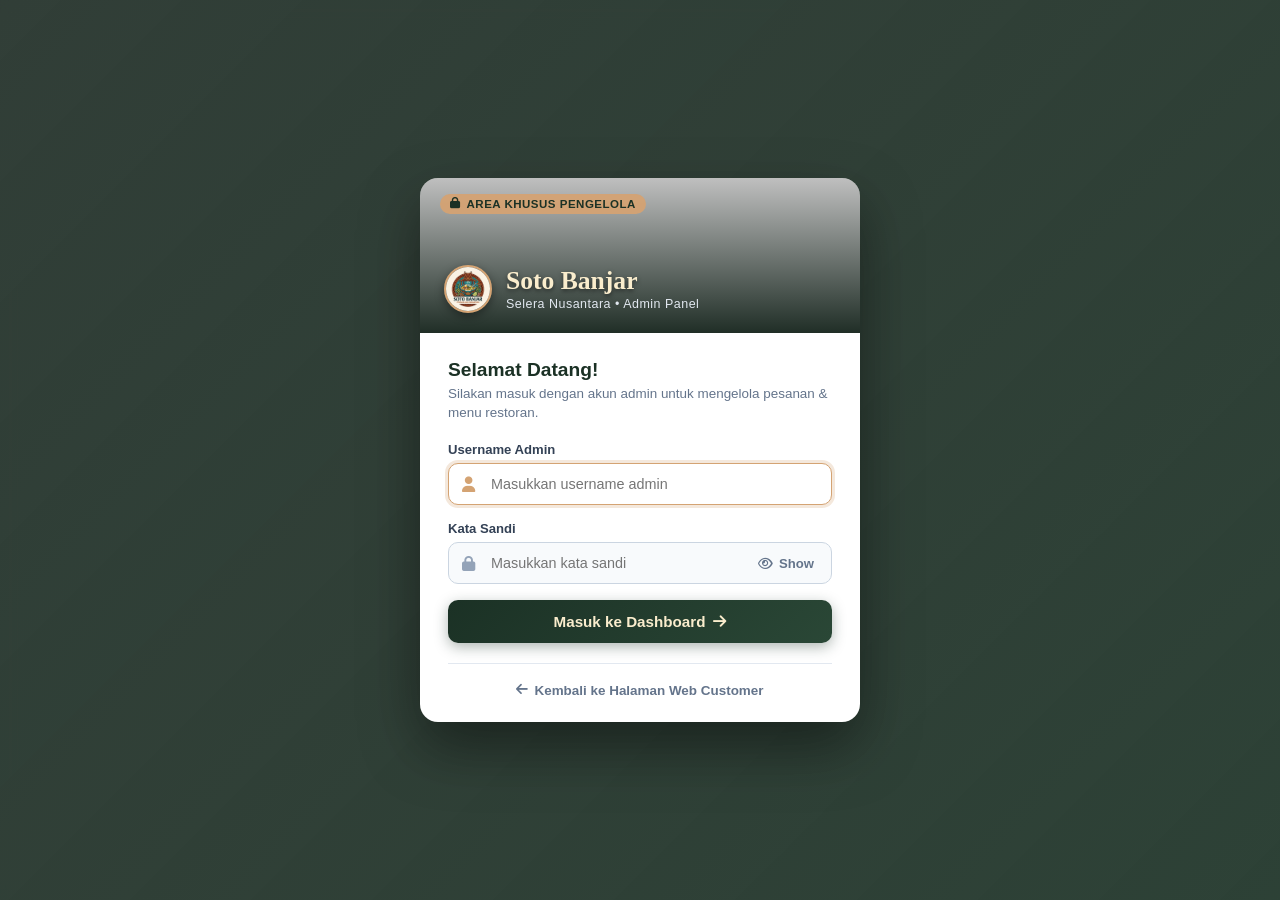
==== commit 8edc5ab6: "fix(admin): memperbaiki fitur selesaikan pesanan dan pencocokan ID order" ====
--- a/SotoBanjar-UTS-Kelompok5/admin/index.html
+++ b/SotoBanjar-UTS-Kelompok5/admin/index.html
@@ -20,7 +20,6 @@
                 <span class="banner-badge">
                     <i class="fa-solid fa-lock"></i> Area Khusus Pengelola
                 </span>
-                <!-- Logo samping kiri -->
                 <div class="login-brand-wrapper">
                     <img src="../assets/logo.jpeg" alt="Logo Soto Banjar" class="admin-login-logo">
                     <div class="login-brand-text">
@@ -50,7 +49,6 @@
                         <div class="input-wrapper">
                             <i class="fa-solid fa-lock input-icon-left"></i>
                             <input type="password" id="admin-pass" class="login-input" placeholder="Masukkan kata sandi" required>
-                            <!-- Tombol Show / Hide Password -->
                             <button type="button" class="btn-toggle-pw-admin" onclick="toggleAdminPasswordVisibility()" title="Show / Hide Password">
                                 <i class="fa-regular fa-eye" id="eye-icon-admin"></i>
                                 <span id="eye-text-admin">Show</span>
@@ -81,7 +79,6 @@
     <div class="admin-wrapper d-none" id="admin-main-wrapper">
         <aside class="sidebar">
             <div class="brand-logo">
-                <!-- Logo di Sidebar Navigasi Admin -->
                 <img src="../assets/logo.jpeg" alt="Logo Soto Banjar" class="sidebar-logo-img">
                 <div class="brand-text">
                     <span class="brand-name">Soto Banjar</span>
@@ -252,7 +249,7 @@
                 </div>
             </section>
 
-            <!-- Rincian Omset & Daftar Pemesan -->
+            <!-- Rincian Omset -->
             <section id="laporan-omset" class="tab-content">
                 <div class="content-section p-4">
                     <div class="section-header mb-3 flex-wrap gap-3">
@@ -304,7 +301,7 @@
                 </div>
             </section>
 
-            <!-- Kelola Ulasan & Balasan Review -->
+            <!-- Kelola Ulasan -->
             <section id="kelola-review" class="tab-content">
                 <div class="content-section p-4">
                     <div class="section-header">
@@ -417,7 +414,7 @@
                                         <label class="form-label-custom mb-2"><i class="fa-solid fa-camera text-primary me-1"></i> Ganti Gambar Banner Hero</label>
                                         <div class="mb-2">
                                             <small class="text-muted d-block mb-1">Opsi 1: Tempel Link URL Gambar Web</small>
-                                            <input type="url" id="edit-hero-image-url" class="form-input-custom" placeholder="Masukkan Link URL G">
+                                            <input type="url" id="edit-hero-image-url" class="form-input-custom" placeholder="Masukkan Link URL">
                                         </div>
                                         <div>
                                             <small class="text-muted d-block mb-1">Opsi 2: Atau Upload Foto dari Laptop / HP</small>
@@ -529,7 +526,7 @@
                                     </div>
                                     <div class="form-group text-start mb-0">
                                         <label class="form-label-custom">
-                                            <i class="fa-solid fa-highlighter text-warning me-1"></i> Kata yang di higllight (Cokelat / Emas)
+                                            <i class="fa-solid fa-highlighter text-warning me-1"></i> Kata yang di highlight (Cokelat / Emas)
                                         </label>
                                         <input type="text" id="edit-about-highlight" class="form-input-custom" placeholder="Contoh: Bumi Kalimantan" value="Bumi Kalimantan">
                                     </div>
@@ -729,7 +726,7 @@
         </main>
     </div>
 
-    <!--Form Tambah atau Edit Menu -->
+    <!-- Modal Tambah / Edit Menu -->
     <div class="modal-overlay" id="add-menu-modal">
         <div class="modal-box">
             <div class="modal-header">
@@ -756,7 +753,6 @@
                 <div class="form-group">
                     <label for="menu-category">Kategori Menu *</label>
                     <select id="menu-category" required onchange="handleCategorySelectChange()">
-                        <!-- Diisi otomatis di localStorage -->
                     </select>
                     <div id="new-category-wrapper" class="mt-2 d-none">
                         <input type="text" id="new-category-name" class="form-input-custom" placeholder="Ketik nama kategori baru (cth: Paket Hemat)">
@@ -809,7 +805,7 @@
         </div>
     </div>
 
-    <!--Form Tambah atau Edit Item FAQ -->
+    <!-- Modal FAQ -->
     <div class="modal-overlay" id="faq-modal">
         <div class="modal-box">
             <div class="modal-header">
@@ -834,7 +830,7 @@
         </div>
     </div>
 
-    <!--Form Kelola Daerah Ongkir -->
+    <!-- Modal Kelola Ongkir -->
     <div class="modal-overlay" id="edit-ongkir-modal">
         <div class="modal-box" style="max-width: 580px;">
             <div class="modal-header">
@@ -884,12 +880,12 @@
     <!-- Konfirmasi Selesai Pesanan -->
     <div class="modal-overlay" id="confirm-order-modal">
         <div class="modal-box text-center">
-            <div class="confirm-icon">
+            <div class="confirm-icon" style="font-size: 2.5rem; color: #f59e0b; margin-bottom: 12px;">
                 <i class="fa-solid fa-circle-question"></i>
             </div>
             <h3>Konfirmasi Pengantaran</h3>
-            <p>Tandai pesanan <strong id="confirm-order-id">ORD-000</strong> sebagai sudah selesai diantar?</p>
-            <div class="modal-actions-center">
+            <p>Tandai pesanan <strong id="confirm-order-id">#SBN-000000</strong> sebagai sudah selesai diantar?</p>
+            <div class="modal-actions-center" style="display: flex; justify-content: center; gap: 12px; margin-top: 20px;">
                 <button type="button" class="btn btn-outline" onclick="closeConfirmModal()">Batal</button>
                 <button type="button" class="btn btn-primary" id="btn-confirm-submit">Ya, Selesaikan</button>
             </div>
--- a/SotoBanjar-UTS-Kelompok5/admin/style.css
+++ b/SotoBanjar-UTS-Kelompok5/admin/style.css
@@ -429,7 +429,6 @@
     color: #1B3125;
 }
 
-/* Badge Colors */
 .badge {
     padding: 5px 12px;
     border-radius: 20px;
@@ -1230,7 +1229,6 @@
     color: #ffffff;
 }
 
-/* logo */
 .login-brand-wrapper {
     display: flex !important;
     align-items: center !important;
